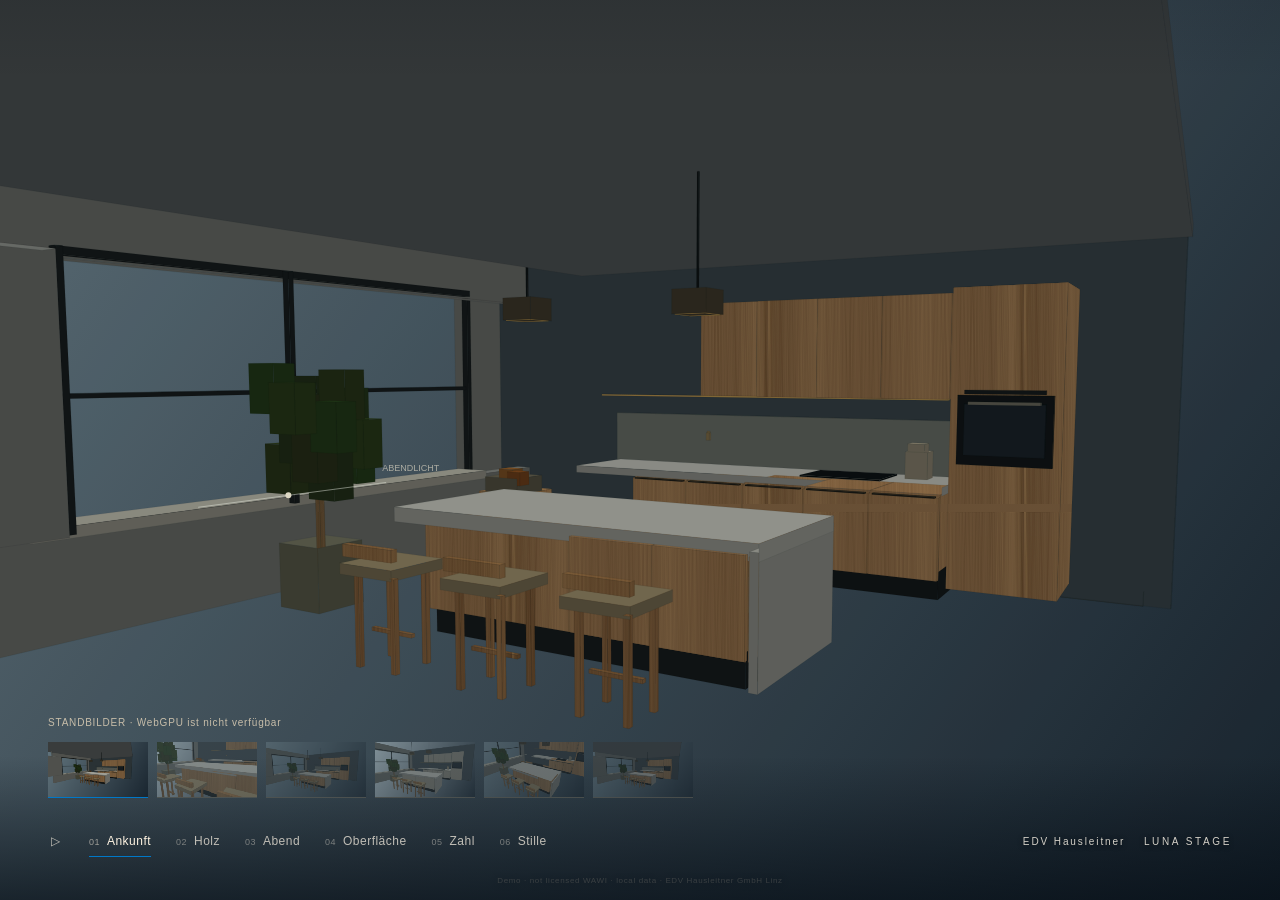
==== Luna-Stage.html @ 9b986ef3 "Build dependency-free LUNA STAGE kitchen and native WebGPU capture suite" ====
<!doctype html>
<html lang="de-AT">
<head>
<meta charset="utf-8"><meta name="viewport" content="width=device-width,initial-scale=1,viewport-fit=cover">
<meta name="theme-color" content="#101b25"><meta name="description" content="LUNA STAGE — Ihre Küche. Ihr Licht. Ein räumliches Verkaufserlebnis von EDV Hausleitner.">
<title>LUNA STAGE · Familie Berger</title>
<link rel="icon" href="data:image/svg+xml,%3Csvg xmlns='http://www.w3.org/2000/svg' viewBox='0 0 48 48'%3E%3Crect width='48' height='48' fill='%23101b25'/%3E%3Cpath d='M13 10v28h24' fill='none' stroke='%23e8d6b8' stroke-width='2'/%3E%3C/svg%3E">
<style>
:root{color-scheme:dark;--accent:#0078c8;--ink:#101b25;--chalk:#e9e1d3;--muted:#b7b2a8;--font:'Segoe UI',Helvetica,Arial,sans-serif}*{box-sizing:border-box}html,body{margin:0;width:100%;height:100%;overflow:hidden;background:var(--ink);color:var(--chalk);font-family:var(--font)}#room,#still,#inscriptions{position:absolute;inset:0;width:100%;height:100%;display:block}#room{opacity:0;transition:opacity .6s}body.gpu #room{opacity:1}body.gpu #still{visibility:hidden}#inscriptions{pointer-events:none}#room,#still{touch-action:none;cursor:grab}#room:active,#still:active{cursor:grabbing}button{font:inherit;color:inherit;border:0;background:none;cursor:pointer}button:focus-visible{outline:1px solid #65b6e8;outline-offset:6px}#rail{position:absolute;bottom:38px;left:48px;right:48px;height:42px;display:flex;align-items:center;justify-content:space-between;gap:28px;text-shadow:0 1px 5px #081018;z-index:4}#chapters{display:flex;align-items:center;gap:25px;height:42px}#chapters button{padding:9px 0;position:relative;font-size:12px;font-weight:400;letter-spacing:.04em;color:#c1beb6;white-space:nowrap;transition:color .4s,opacity .6s}#chapters button:hover,#chapters button[aria-current=true]{color:#fff4e2}#chapters button small{margin-right:7px;font-size:9px;opacity:.55;font-variant-numeric:tabular-nums}#chapters button::after{content:'';position:absolute;left:0;bottom:0;height:1px;width:100%;background:var(--accent);opacity:0;transform:scaleX(0);transform-origin:left;transition:opacity .4s}#chapters button[aria-current=true]::after{opacity:1;transform:scaleX(var(--progress,1))}#play{width:16px;margin-right:0}#brand{font-size:10px;letter-spacing:.19em;white-space:nowrap;font-weight:400;color:#d4d0c7}#brand strong{font-weight:500;letter-spacing:.26em;margin-left:14px}footer{position:absolute;bottom:15px;left:20px;right:20px;text-align:center;font-size:8px;letter-spacing:.08em;color:#c1b9ab;opacity:.58;pointer-events:none;text-shadow:0 1px 6px #101b25;transition:opacity .6s}body.stille #chapters,body.stille footer{opacity:0;pointer-events:none}body.stille #rail:hover #chapters,body.stille #chapters:focus-within{opacity:1;pointer-events:auto}#filmstrip{display:none;position:absolute;left:48px;bottom:102px;gap:9px;z-index:3}body.fallback #filmstrip{display:flex}#filmstrip button{width:100px;padding:0;opacity:.55;transition:opacity .3s}#filmstrip button:hover,#filmstrip button[aria-current=true]{opacity:1}#filmstrip canvas{display:block;width:100%;height:56px;border-bottom:1px solid #646257}#filmstrip button[aria-current=true] canvas{border-color:var(--accent)}#fallback-note{display:none;position:absolute;left:48px;bottom:172px;font-size:10px;color:#c7bda9;letter-spacing:.08em}body.fallback #fallback-note{display:block}body.stille #fallback-note,body.stille #filmstrip{display:none}.sr{position:absolute;width:1px;height:1px;overflow:hidden;clip-path:inset(50%);white-space:nowrap}#sun{appearance:none;position:absolute;z-index:3;background:transparent;transform-origin:0 50%;height:22px;width:150px;margin:0;opacity:.01;cursor:ew-resize}#sun:focus-visible{opacity:.9;outline:1px solid #79b8dc}#sun::-webkit-slider-runnable-track{height:1px;background:#a6b5bd}#sun::-webkit-slider-thumb{appearance:none;width:10px;height:10px;margin-top:-5px;border:1px solid #efeadb;border-radius:50%;background:#101b25}body.stille #sun,body.fallback #sun{display:none}#hint{position:absolute;bottom:94px;left:48px;font-size:10px;letter-spacing:.07em;opacity:0;transition:opacity .5s;pointer-events:none;color:#ded7ca;text-shadow:0 1px 5px #000}#hint.visible{opacity:.75}#vignette{position:absolute;inset:0;pointer-events:none;background:linear-gradient(0deg,rgba(5,13,21,.68),transparent 16%,transparent 91%,rgba(5,13,21,.1));z-index:2}body.stille #hint{display:none}@media(max-width:850px){#rail{left:18px;right:18px;bottom:36px;gap:12px;align-items:flex-end;height:64px;flex-wrap:wrap}#chapters{gap:15px;order:2;width:100%;justify-content:space-between;height:28px}#chapters button{font-size:10px}#chapters small{display:none}#brand{font-size:9px}footer{font-size:6px;bottom:9px}#hint{left:18px;bottom:112px}#filmstrip{left:18px;right:18px;bottom:114px;gap:5px}#filmstrip button{width:16%}#fallback-note{left:18px;bottom:184px}}@media(prefers-reduced-motion:reduce){*{transition:none!important}}
</style>
</head>
<body>
<canvas id="still" aria-hidden="true"></canvas>
<canvas id="room" role="img" aria-label="Begehbare Küche der Familie Berger, 3 600 mm Eiche natur. Berühren Sie eine Front zum Materialwechsel, die Arbeitsplatte für den Preis. Ziehen Sie zum Umsehen."></canvas>
<canvas id="inscriptions" aria-hidden="true"></canvas><div id="vignette"></div>
<label class="sr" for="sun">Tageslicht am Fenster: Morgen bis Abend</label><input id="sun" type="range" min="0" max="100" step="1" value="76" aria-label="Tageslicht am Fenster: Morgen bis Abend">
<div id="fallback-note">STANDBILDER · WebGPU ist nicht verfügbar</div><div id="filmstrip" aria-label="Kapitelfilm als Standbilder"></div>
<div id="hint" aria-hidden="true"></div>
<nav id="rail" aria-label="Küchenfilm, sechs Kapitel"><div id="chapters"><button id="play" aria-label="Film pausieren" title="Leertaste: Film abspielen oder pausieren">Ⅱ</button></div><div id="brand">EDV Hausleitner <strong>LUNA STAGE</strong></div></nav>
<footer>Demo · not licensed WAWI · local data · EDV Hausleitner GmbH Linz</footer>
<div class="sr" id="announcement" role="status" aria-live="polite"></div>
<script>
'use strict';
/* LUNA STAGE 1.0 — original, dependency-free room renderer. Internal dimensions: metres; displayed dimensions: mm. */
const $=id=>document.getElementById(id), clamp=(v,a=0,b=1)=>Math.max(a,Math.min(b,v)),mix=(a,b,t)=>a+(b-a)*t,smooth=t=>t*t*(3-2*t);
const V={add:(a,b)=>a.map((v,i)=>v+b[i]),sub:(a,b)=>a.map((v,i)=>v-b[i]),mul:(a,s)=>a.map(v=>v*s),dot:(a,b)=>a.reduce((s,v,i)=>s+v*b[i],0),cross:(a,b)=>[a[1]*b[2]-a[2]*b[1],a[2]*b[0]-a[0]*b[2],a[0]*b[1]-a[1]*b[0]],norm:a=>{let l=Math.hypot(...a)||1;return a.map(v=>v/l)},lerp:(a,b,t)=>a.map((v,i)=>mix(v,b[i],t))};
const Luna=window.Luna={theme:{accent:'#0078C8',navy:'#101b25',oak:'#a47d4f',chalk:'#e9e1d3'},gpu:{ready:false,backend:'Canvas2D',errors:[],frames:0,invalidate:()=>{}},cam:{},scene:{},hud:{},store:{key:'luna.stage.v1'}};
Luna.store.read=()=>{try{const o=JSON.parse(localStorage.getItem(Luna.store.key)||'null');return o&&o.version===1?{material:o.material===1?1:0,sun:Number.isFinite(o.sun)?clamp(o.sun):.76,price:o.price===true}:null}catch{return null}};
Luna.store.write=()=>{try{localStorage.setItem(Luna.store.key,JSON.stringify({version:1,material:Luna.scene.material,sun:Luna.scene.sun,price:Luna.scene.price}));return true}catch{return false}};
const saved=Luna.store.read();Object.assign(Luna.scene,{family:'Berger',runMM:3600,priceEUR:18740,vat:20,week:38,material:saved?.material||0,sun:saved?.sun??.76,price:saved?.price||false,ceo:false,objects:[]});
/* Primitive ABI: centre.xyz/type, half-extents.xyz/material, albedo.xyz/shadow. 0 box, 1 ellipsoid, 2 Y-cylinder. */
const O=Luna.scene.objects;function box(c,s,m=1,col=[1,1,1],shadow=1){O.push({c,s,m,col,type:0,shadow});return O.length-1}function ell(c,s,m,col){O.push({c,s,m,col,type:1,shadow:1})}function cyl(c,r,h,m,col=[1,1,1]){O.push({c,s:[r,h/2,r],m,col,type:2,shadow:1})}
// Materials: plaster 1, oak/variant 2, stone 3, charcoal 4, metal 5, emission 6, ceramic 7, fixed oak 8, city 9, fabric 10.
box([0,-.07,.7],[4.5,.07,5.2],8,[.72,.68,.57],0);
box([0,1.65,-2.86],[3.5,1.65,.07],1,[.28,.33,.35],0);
box([0,3.27,.0],[3.5,.06,4.5],1,[.38,.40,.40],0);
// Window wall, open light aperture. No transparent box covering the view.
box([-3.33,.40,.1],[.09,.40,3.1],1,[.52,.53,.50],0);box([-3.33,3.01,.1],[.09,.28,3.1],1,[.52,.53,.50],0);
box([-3.33,1.77,-2.5],[.09,1.02,.58],1,[.52,.53,.5],0);box([-3.33,1.77,3.1],[.09,1.02,.76],1,[.52,.53,.5],0);
box([-3.24,.82,.36],[.20,.042,2.33],3,[.70,.69,.63]);
for(const z of [-1.92,.39,2.33])box([-3.25,1.79,z],[.036,1.02,.026],4,[.12,.14,.14]);
for(const y of [.83,2.78])box([-3.25,y,.21],[.038,.03,2.15],4,[.12,.14,.14]);
box([-3.26,1.76,.22],[.028,.018,2.1],4,[.12,.14,.14]);
// Six 600 mm modules, the authoritative 3600 mm run.
box([0,.13,-2.39],[1.80,.12,.31],4,[.10,.12,.12]);
for(let i=0;i<6;i++){let x=-1.5+i*.6;box([x,.54,-2.44],[.298,.365,.36],2);box([x,.53,-2.058],[.296,.354,.022],2);box([x,.884,-2.046],[.266,.006,.026],4,[.16,.15,.12]);}
box([0,.944,-2.395],[1.837,.035,.425],3,[.70,.70,.66]);
box([0,1.24,-2.754],[1.83,.255,.017],3,[.52,.54,.50]);
// Upper cabinetry floats over the lit backsplash.
for(let i=0;i<6;i++)box([-1.5+i*.6,2.15,-2.56],[.296,.45,.225],2);
box([0,1.696,-2.38],[1.78,.006,.02],6,[1,.68,.31]);
// Oven tower and a recessed open niche.
box([2.30,1.37,-2.43],[.43,1.25,.38],2);box([2.30,1.46,-2.032],[.366,.285,.019],4,[.085,.105,.115]);
box([2.30,1.465,-2.009],[.309,.21,.006],5,[.13,.17,.20]);box([2.30,1.68,-1.99],[.275,.012,.021],5,[.52,.51,.44]);
box([2.30,1.77,-2.006],[.31,.016,.009],4,[.11,.13,.13]);
// Fridge tower on the left, visually integrated with the oak run.
box([-2.28,1.36,-2.46],[.43,1.24,.37],2);box([-2.28,.71,-2.072],[.421,.56,.022],2);box([-2.28,1.96,-2.072],[.421,.679,.022],2);
// Island, warm oak below a pale monolithic stone slab.
box([.12,.13,.42],[1.25,.115,.43],4,[.11,.13,.13]);box([.12,.515,.42],[1.28,.32,.465],2);
for(let i=0;i<4;i++)box([-.84+i*.64,.53,.91],[.316,.322,.016],2);
box([.12,.906,.46],[1.43,.053,.62],3,[.73,.73,.69]);
// Slab waterfall on the visible right end.
box([1.521,.495,.46],[.029,.412,.62],3,[.69,.69,.65]);
// Sink inset: dark bowl, thin rim, four sloped-looking inset strips.
box([-.55,.984,-2.40],[.33,.008,.21],5,[.24,.29,.29]);box([-.55,.995,-2.39],[.292,.009,.17],4,[.05,.08,.08]);
// Brushed brass tap, spout and a small mixer.
cyl([-.53,1.16,-2.68],.016,.36,5,[.63,.53,.34]);box([-.53,1.335,-2.53],[.017,.017,.15],5,[.64,.54,.35]);cyl([-.53,1.299,-2.375],.017,.073,5,[.64,.54,.35]);cyl([-.30,1.023,-2.67],.023,.085,5,[.62,.53,.35]);
// Black induction hob with four circles visible in the stone material shader.
box([.89,.988,-2.42],[.37,.007,.27],4,[.045,.06,.062]);
// Quiet countertop composition, leaving the island inscription area clear.
cyl([-.93,.987,.16],.20,.045,8,[.7,.5,.3]);ell([-.94,1.054,.17],[.156,.067,.156],7,[.41,.39,.31]);
ell([-.98,1.112,.155],[.067,.063,.063],7,[.62,.39,.16]);ell([-.88,1.108,.19],[.060,.052,.058],7,[.55,.31,.12]);
cyl([1.51,1.11,-2.49],.097,.24,7,[.66,.62,.52]);cyl([1.50,1.259,-2.49],.074,.08,7,[.66,.62,.52]);
// Cookbooks and a ceramic cup on rear worktop.
box([-1.45,1.004,-2.5],[.145,.017,.12],1,[.60,.48,.32]);box([-1.43,1.035,-2.5],[.135,.014,.11],1,[.24,.33,.30]);cyl([-1.47,1.11,-2.5],.055,.12,7,[.72,.70,.62]);
// Pendant cylinders, warm apertures, hairline suspensions.
for(const x of [-.62,.79]){cyl([x,2.83,.39],.006,.80,4,[.08,.10,.1]);cyl([x,2.39,.39],.126,.16,5,[.31,.27,.20]);cyl([x,2.308,.39],.111,.005,6,[1,.76,.40]);}
// Three stools: slim legs, oak foot ring approximated by crossbars and woven seats.
for(const x of [-.85,.02,.9]){for(const dx of [-.16,.16])for(const dz of [-.14,.14])box([x+dx,.31,1.56+dz],[.019,.31,.019],8,[.46,.30,.15]);box([x,.22,1.56],[.18,.012,.016],8,[.46,.30,.15]);cyl([x,.66,1.56],.23,.07,10,[.57,.51,.38]);box([x,.78,1.75],[.218,.04,.025],8,[.55,.38,.20]);}
// Leafy olive tree by the window, modelled geometry rather than an image.
cyl([-2.55,.27,.70],.23,.53,7,[.42,.42,.34]);cyl([-2.55,1.00,.70],.024,1.36,8,[.32,.23,.12]);
for(let i=0;i<15;i++){const a=i*2.4,r=.14+(i%3)*.10,y=1.1+i*.05;ell([-2.55+Math.cos(a)*r,y,.70+Math.sin(a)*r],[.15,.20,.10],7,[.17+(i%2)*.03,.23+(i%3)*.025,.11]);}
// Small skirting line makes the wall contact explicit.
box([0,.062,-2.766],[3.30,.06,.012],1,[.25,.28,.28]);
Luna.scene.bounds=()=>({runMM:3600,modules:6,moduleMM:600,objects:O.length});
Luna.cam.chapters=[
{name:'Ankunft',eye:[3.7,1.92,5.95],to:[-.25,1.30,-.60],end:[3.05,1.80,4.85],sun:.52,fov:51},
{name:'Holz',eye:[1.00,1.26,2.48],to:[-.46,.72,.25],end:[.62,1.17,2.02],sun:.06,fov:45},
{name:'Abend',eye:[3.12,1.94,4.8],to:[-.23,1.27,-.48],end:[2.88,1.87,4.5],sun:.94,fov:51},
{name:'Oberfläche',eye:[2.50,1.74,3.80],to:[.0,1.10,-.48],end:[2.16,1.73,3.63],sun:.30,fov:51},
{name:'Zahl',eye:[2.32,2.65,3.5],to:[.12,.91,.38],end:[2.03,2.45,3.21],sun:.72,fov:43},
{name:'Stille',eye:[3.4,2.03,5.48],to:[-.30,1.32,-.52],end:[3.4,2.03,5.48],sun:.84,fov:53}
];
Object.assign(Luna.cam,{chapter:0,time:0,duration:48,playing:!matchMedia('(prefers-reduced-motion: reduce)').matches,eye:[3.7,1.92,5.95],to:[-.25,1.30,-.60],fov:51,manual:false,transition:null});
const params=new URLSearchParams(location.search),forcedFallback=params.get('backend')==='canvas2d';
const cs=Luna.cam.chapters;
for(let i=0;i<6;i++){const b=document.createElement('button');b.innerHTML='<small>0'+(i+1)+'</small>'+cs[i].name;b.dataset.chapter=i;b.setAttribute('aria-label','Kapitel '+(i+1)+': '+cs[i].name);b.onclick=()=>Luna.cam.goto(i);$('chapters').append(b);const fb=document.createElement('button');fb.setAttribute('aria-label','Standbild '+cs[i].name);fb.innerHTML='<canvas width="240" height="135"></canvas>';fb.onclick=()=>Luna.cam.goto(i,false);$('filmstrip').append(fb)}
const controls=[...document.querySelectorAll('[data-chapter]')];
Luna.hud.announce=t=>{$('announcement').textContent=t};let hintTimer;
Luna.hud.hint=t=>{$('hint').textContent=t;$('hint').classList.add('visible');clearTimeout(hintTimer);hintTimer=setTimeout(()=>$('hint').classList.remove('visible'),3600)};
Luna.cam.apply=(i,phase=0)=>{const c=cs[i];Luna.cam.eye=V.lerp(c.eye,c.end,smooth(clamp(phase)));Luna.cam.to=[...c.to];Luna.cam.fov=c.fov;Luna.scene.sun=c.sun;Luna.scene.price=i===4;Luna.scene.material=i===3&&phase>.20&&phase<.84?1:0};
Luna.cam.goto=(i,animate=true)=>{i=clamp(Math.floor(i),0,5);let old={eye:[...Luna.cam.eye],to:[...Luna.cam.to],fov:Luna.cam.fov,sun:Luna.scene.sun};Luna.cam.chapter=i;Luna.cam.time=i*8;Luna.cam.manual=false;Luna.cam.playing=false;Luna.cam.apply(i,i===3?.50:.20);if(animate&&Luna.gpu.ready&&!matchMedia('(prefers-reduced-motion: reduce)').matches)Luna.cam.transition={old,start:performance.now()};else Luna.cam.transition=null;Luna.hud.sync();Luna.gpu.invalidate();Luna.hud.announce(cs[i].name)};
Luna.cam.seek=(seconds)=>{Luna.cam.time=clamp(seconds,0,48);let i=Math.min(5,Math.floor(Luna.cam.time/8));Luna.cam.chapter=i;Luna.cam.playing=false;Luna.cam.manual=false;Luna.cam.transition=null;Luna.cam.apply(i,(Luna.cam.time-i*8)/8);Luna.hud.sync();Luna.gpu.invalidate()};
Luna.hud.sync=()=>{const i=Luna.cam.chapter;document.body.classList.toggle('stille',i===5&&!Luna.scene.ceo);controls.forEach((b,j)=>{b.setAttribute('aria-current',String(j===i));b.style.setProperty('--progress',Luna.cam.playing?clamp((Luna.cam.time-i*8)/8):1)});[...$('filmstrip').children].forEach((b,j)=>b.setAttribute('aria-current',String(i===j)));$('play').textContent=Luna.cam.playing?'Ⅱ':'▷';$('play').setAttribute('aria-label',Luna.cam.playing?'Film pausieren':'Film abspielen');$('sun').value=Math.round(Luna.scene.sun*100)};
Luna.cam.toggle=()=>{if(Luna.cam.time>=47.9){Luna.cam.time=0;Luna.cam.chapter=0}Luna.cam.manual=false;Luna.cam.playing=!Luna.cam.playing;Luna.hud.sync();Luna.gpu.invalidate()};$('play').onclick=Luna.cam.toggle;
Luna.cam.basis=()=>{const f=V.norm(V.sub(Luna.cam.to,Luna.cam.eye)),r=V.norm(V.cross(f,[0,1,0])),u=V.cross(r,f);return {f,r,u,tan:Math.tan(Luna.cam.fov*Math.PI/360)}};
Luna.cam.project=(p,w=innerWidth,h=innerHeight)=>{const b=Luna.cam.basis(),d=V.sub(p,Luna.cam.eye),z=V.dot(d,b.f);return {x:w/2+V.dot(d,b.r)/z/b.tan*h/2,y:h/2-V.dot(d,b.u)/z/b.tan*h/2,z}};
Luna.cam.ray=(x,y)=>{const b=Luna.cam.basis();return V.norm(V.add(b.f,V.add(V.mul(b.r,(x/innerWidth*2-1)*(innerWidth/innerHeight)*b.tan),V.mul(b.u,(1-y/innerHeight*2)*b.tan))))};
function hitBox(ro,rd,o){let lo=-Infinity,hi=Infinity;for(let j=0;j<3;j++){if(Math.abs(rd[j])<1e-8){if(Math.abs(ro[j]-o.c[j])>o.s[j])return Infinity;continue}let a=(o.c[j]-o.s[j]-ro[j])/rd[j],b=(o.c[j]+o.s[j]-ro[j])/rd[j];lo=Math.max(lo,Math.min(a,b));hi=Math.min(hi,Math.max(a,b))}return hi>=Math.max(lo,0)?(lo>.001?lo:hi):Infinity}
Luna.scene.pick=(x,y)=>{const ro=Luna.cam.eye,rd=Luna.cam.ray(x,y);let t=Infinity,id=-1;O.forEach((o,i)=>{const d=hitBox(ro,rd,o);if(d<t){t=d;id=i}});return {id,t,point:V.add(ro,V.mul(rd,t)),object:O[id]}};
Luna.scene.cycle=()=>{Luna.cam.playing=false;Luna.cam.manual=true;Luna.scene.material=1-Luna.scene.material;Luna.store.write();Luna.hud.announce(Luna.scene.material?'Sandlack, seidenmatt':'Eiche natur');Luna.hud.sync();Luna.gpu.invalidate()};
Luna.scene.togglePrice=()=>{Luna.cam.playing=false;Luna.cam.manual=true;Luna.scene.price=!Luna.scene.price;Luna.hud.sync();Luna.store.write();Luna.gpu.invalidate();Luna.hud.announce(Luna.scene.price?'18.740 Euro inklusive 20 Prozent Umsatzsteuer. Montage Kalenderwoche 38.':'Preis ausgeblendet')};
/* Canvas2D fallback: a static architectural projection from exactly the same geometry. No fake GPU claim. */
let woodPattern=null;function makeWood(){let c=document.createElement('canvas');c.width=256;c.height=512;let g=c.getContext('2d');g.fillStyle='#9b7a54';g.fillRect(0,0,256,512);for(let i=0;i<540;i++){let x=(Math.sin(i*721.37)*.5+.5)*256;g.strokeStyle=i%3?'rgba(56,32,12,.14)':'rgba(228,190,129,.18)';g.lineWidth=i%5===0?1.4:.45;g.beginPath();g.moveTo(x,0);for(let y=0;y<=512;y+=24)g.lineTo(x+Math.sin(y/75+i)*2.2,y);g.stroke()}woodPattern=c;return c}
makeWood();
Luna.gpu.drawStill=(canvas,chapter=Luna.cam.chapter,thumb=false)=>{const g=canvas.getContext('2d'),w=canvas.width,h=canvas.height,old={eye:Luna.cam.eye,to:Luna.cam.to,fov:Luna.cam.fov};if(thumb){Luna.cam.eye=cs[chapter].eye;Luna.cam.to=cs[chapter].to;Luna.cam.fov=cs[chapter].fov}const evening=cs[chapter].sun,m=chapter===3?1:Luna.scene.material;let bg=g.createLinearGradient(0,0,w,h);bg.addColorStop(0,evening>.5?'#647780':'#bacad0');bg.addColorStop(1,'#1a2630');g.fillStyle=bg;g.fillRect(0,0,w,h);const faces=[];for(const o of O){let s=o.s,c=o.c;const vertices=[[-1,-1,-1],[1,-1,-1],[1,1,-1],[-1,1,-1],[-1,-1,1],[1,-1,1],[1,1,1],[-1,1,1]].map(p=>V.add(c,p.map((v,j)=>v*s[j])));for(const [ids,n] of [[[4,5,6,7],[0,0,1]],[[1,0,3,2],[0,0,-1]],[[0,4,7,3],[-1,0,0]],[[5,1,2,6],[1,0,0]],[[7,6,2,3],[0,1,0]],[[0,1,5,4],[0,-1,0]]]){const p=ids.map(i=>Luna.cam.project(vertices[i],w,h));if(p.some(v=>v.z<.1))continue;if(V.dot(n,V.sub(Luna.cam.eye,c))<0)continue;faces.push({p,d:p.reduce((s,v)=>s+v.z,0)/4,o,n})}}faces.sort((a,b)=>b.d-a.d);for(const f of faces){const {o,n,p}=f;let col=o.col,wood=o.m===8||(o.m===2&&!m);if(o.m===2)col=m?[.72,.70,.63]:[.62,.45,.28];if(o.m===3)col=o.col;if(o.m===6)col=[1,.78,.40];let k=(n[1]>.5?1:n[0]<-.5?.88:.69)*(1-evening*.27);g.beginPath();p.forEach((v,i)=>i?g.lineTo(v.x,v.y):g.moveTo(v.x,v.y));g.closePath();g.fillStyle='rgb('+col.map(v=>Math.round(clamp(v*k)*255)).join(',')+')';g.fill();if(wood){g.save();g.clip();g.globalAlpha=.36;g.fillStyle=g.createPattern(woodPattern,'repeat');g.fillRect(0,0,w,h);g.restore()}g.strokeStyle='rgba(9,17,21,.15)';g.lineWidth=.45;g.stroke()}if(!thumb){g.fillStyle='rgba(7,15,24,.10)';g.fillRect(0,0,w,h)}Luna.cam.eye=old.eye;Luna.cam.to=old.to;Luna.cam.fov=old.fov};
function sizeStill(){let c=$('still');c.width=Math.min(1920,innerWidth*devicePixelRatio);c.height=Math.min(1080,innerHeight*devicePixelRatio);Luna.gpu.drawStill(c)}
Luna.cam.apply(0);if(params.has('chapter'))Luna.cam.goto(clamp(Number(params.get('chapter'))-1,0,5),false);if(params.has('paused'))Luna.cam.playing=false;if(forcedFallback)Luna.cam.playing=false;
sizeStill();Luna.gpu.firstImageMS=performance.now();requestAnimationFrame(()=>{Luna.gpu.firstPaintMS=performance.now()});
/* A glyph texture is sampled in world coordinates by WGSL, so inscriptions receive room lighting and perspective. */
const atlas=document.createElement('canvas');atlas.width=2048;atlas.height=1024;const ag=atlas.getContext('2d');
function drawAtlas(){ag.clearRect(0,0,2048,1024);ag.fillStyle='#fff';ag.font='400 22px Segoe UI, Arial';ag.letterSpacing='5px';ag.fillText('F A M I L I E   B E R G E R',90,98);ag.font='300 158px Segoe UI, Arial';ag.fillText('18.740 €',80,278);ag.letterSpacing='0px';ag.font='400 34px Segoe UI, Arial';ag.fillText('inkl. 20 % USt · Montage KW38',90,357);ag.fillStyle='#999';ag.fillRect(90,401,1370,2);ag.font='400 24px Segoe UI, Arial';ag.fillText('E I N   R A U M .   I H R   Z U H A U S E .',90,456);ag.fillStyle='#fff';ag.font='300 66px Segoe UI, Arial';ag.fillText('31 %',90,686);ag.font='400 25px Segoe UI, Arial';ag.fillText('Marge · intern',90,734);ag.font='400 37px Segoe UI, Arial';ag.fillText('F A M I L I E   B E R G E R',80,881);ag.font='400 24px Segoe UI, Arial';ag.fillText('EICHE NATUR  /  3 600 mm',80,932)}drawAtlas();
const shader=`
struct Params {eye:vec4f, forward:vec4f, right:vec4f, up:vec4f, view:vec4f, state:vec4f};
struct Obj {centre:vec4f, size:vec4f, col:vec4f};
struct Hit {t:f32, id:i32, normal:vec3f};
@group(0) @binding(0) var<uniform> u:Params;
@group(0) @binding(1) var<storage,read> objects:array<Obj>;
@group(0) @binding(2) var lettering:texture_2d<f32>;
@group(0) @binding(3) var letterSampler:sampler;
@vertex fn vs(@builtin(vertex_index) i:u32)->@builtin(position) vec4f {var p=array<vec2f,3>(vec2f(-1,-1),vec2f(3,-1),vec2f(-1,3));return vec4f(p[i],0,1);}
fn hash(p:vec3f)->f32 {return fract(sin(dot(p,vec3f(127.1,311.7,74.7)))*43758.5453);}
fn noise(p:vec3f)->f32{let i=floor(p);let f=fract(p);let a=f*f*(3.-2.*f);return mix(mix(mix(hash(i),hash(i+vec3f(1,0,0)),a.x),mix(hash(i+vec3f(0,1,0)),hash(i+vec3f(1,1,0)),a.x),a.y),mix(mix(hash(i+vec3f(0,0,1)),hash(i+vec3f(1,0,1)),a.x),mix(hash(i+vec3f(0,1,1)),hash(i+vec3f(1,1,1)),a.x),a.y),a.z);}
fn intersect(ro:vec3f,rd:vec3f,o:Obj)->vec4f {let c=o.centre.xyz;let s=o.size.xyz;let p=ro-c;let kind=i32(o.centre.w);
if(kind==1){let q=p/s;let d=rd/s;let a=dot(d,d);let b=dot(q,d);let cc=dot(q,q)-1.;let dis=b*b-a*cc;if(dis<0.){return vec4f(1e5,0,0,0);}let t=(-b-sqrt(dis))/a;if(t<.0005){return vec4f(1e5,0,0,0);}return vec4f(t,normalize((p+rd*t)/(s*s)));}
if(kind==2){let a=dot(rd.xz,rd.xz);let b=dot(p.xz,rd.xz);let cc=dot(p.xz,p.xz)-s.x*s.x;let h=b*b-a*cc;var t=1e5;var n=vec3f(0,1,0);if(h>=0.&&a>.00001){let tt=(-b-sqrt(h))/a;let y=p.y+tt*rd.y;if(tt>.0005&&abs(y)<s.y){t=tt;n=normalize(vec3f(p.x+tt*rd.x,0,p.z+tt*rd.z));}}if(abs(rd.y)>.00001){let tt=(select(-s.y,s.y,rd.y<0.)-p.y)/rd.y;let q=p.xz+tt*rd.xz;if(tt>.0005&&tt<t&&dot(q,q)<s.x*s.x){t=tt;n=vec3f(0,select(-1.,1.,rd.y<0.),0);}}return vec4f(t,n);}
let inv=1./(rd+vec3f(.0000001));let a=(-s-p)*inv;let b=(s-p)*inv;let near=min(a,b);let far=max(a,b);let tn=max(max(near.x,near.y),near.z);let tf=min(min(far.x,far.y),far.z);if(tf<max(tn,.0005)){return vec4f(1e5,0,0,0);}var t=tn;if(t<.0005){t=tf;}let q=(p+rd*t)/s;var n=vec3f(0,0,sign(q.z));if(abs(q.x)>abs(q.z)&&abs(q.x)>abs(q.y)){n=vec3f(sign(q.x),0,0);}else if(abs(q.y)>abs(q.z)){n=vec3f(0,sign(q.y),0);}return vec4f(t,n);}
fn trace(ro:vec3f,rd:vec3f,limit:f32,shadows:bool)->Hit{var hit=Hit(limit,-1,vec3f(0));for(var i=0u;i<arrayLength(&objects);i++){let o=objects[i];if(shadows&&o.col.w<.5){continue;}let h=intersect(ro,rd,o);if(h.x<hit.t){hit=Hit(h.x,i32(i),h.yzw);}}return hit;}
fn sky(rd:vec3f)->vec3f{let day=u.view.z;let y=clamp(rd.y*.7+.43,0.,1.);var c=mix(mix(vec3f(.91,.79,.58),vec3f(.34,.57,.73),y),mix(vec3f(.27,.34,.43),vec3f(.035,.10,.19),y),day);if(rd.y<.07){let k=floor(atan2(rd.z,rd.x)*25.);let height=.025+hash(vec3f(k,2,3))*.11;let building=step(rd.y,height);c=mix(c,mix(vec3f(.30,.37,.39),vec3f(.048,.084,.12),day),building*.84);let wx=fract(atan2(rd.z,rd.x)*230.);let wy=fract(rd.y*390.);let lit=step(.81,hash(vec3f(floor(atan2(rd.z,rd.x)*230.),floor(rd.y*390.),7)));c+=vec3f(.69,.47,.22)*lit*step(.26,wx)*step(wx,.58)*step(.3,wy)*step(wy,.64)*building*day*.9;}return c;}
fn wood(p:vec3f,n:vec3f,mat:i32)->vec3f{var uv=vec2f(p.x,p.y);if(abs(n.x)>.5){uv=vec2f(p.z,p.y);}if(n.y>.5){uv=vec2f(p.x,p.z);if(mat==8){uv=vec2f(p.z,p.x);}}let board=floor(uv.x/.19);let offset=hash(vec3f(board,f32(mat),1));let x=uv.x*69.+offset*7.;let y=uv.y;let warp=noise(vec3f(uv.x*3.,y*.85,offset))*4.6+sin(y*2.1+offset*9.)*.6;let grain=sin((x+warp)*5.7)*.5+.5;let fine=pow(max(0.,sin((x+warp)*31.)),14.);let pore=noise(vec3f(uv.x*650.,y*14.,offset));let ring=pow(grain,9.);let knot=sin(length(vec2f((uv.x-(board*.19+.095))*45.,(y-.4-offset)*4.))*19.);var c=mix(vec3f(.27,.151,.066),vec3f(.59,.401,.203),.64+offset*.17);c*=.88+.14*grain-.10*ring-.09*fine+.075*pore+.028*knot;if(mat==8){c*=1.13;let seam=smoothstep(.0,.008,min(fract(uv.x/.19),1.-fract(uv.x/.19)));c*=.82+.18*seam;}return c;}
fn baseColor(p:vec3f,n:vec3f,id:i32)->vec3f {let o=objects[id];let m=i32(o.size.w);var c=o.col.xyz;if(m==2){c=mix(wood(p,n,m),vec3f(.65,.615,.532),u.view.w);}if(m==8){c=wood(p,n,m)*o.col.xyz*1.8;}if(m==1){c*=.94+.09*noise(p*19.)+.026*noise(p*170.);}if(m==3){let v=noise(p*3.6)+noise(p*11.)*.28;let veins=pow(abs(sin(p.x*3.+p.z*3.2+v*5.)),24.);c*=.87+.095*noise(p*95.)+.07*v-.068*veins;}if(m==10){let weave=sin(p.x*510.)*sin(p.z*510.);c*=.88+.10*weave;}return c;}
fn glyph(uv:vec2f)->f32{if(any(uv<vec2f(0))||any(uv>vec2f(1))){return 0.;}return textureSampleLevel(lettering,letterSampler,uv,0.).a;}
fn inscription(p:vec3f,n:vec3f,c:vec3f)->vec3f{var col=c;if(n.y>.9&&abs(p.y-.959)<.008&&p.x>-.76&&p.x<1.39&&p.z>-.0&&p.z<1.03){let uv=vec2f((p.x+.76)/2.15,(p.z+.005)/1.05*.77);var a=glyph(uv);if(uv.y<.52){a*=u.state.x;}else{a*=u.state.y;}let edge=glyph(uv+vec2f(.00065,.001))*select(u.state.x,u.state.y,uv.y>.52);col=mix(col,col*.17,a*.88);col+=vec3f(.18,.16,.12)*max(0.,edge-a);}
if(n.z>.9&&abs(p.z-.926)<.009&&abs(p.x)<1.23&&p.y>.32&&p.y<.77&&u.state.z<.5){let uv=vec2f((p.x+1.13)/2.8, .81+(.75-p.y)*.31);let a=glyph(uv);col=mix(col,col*.42,a*.55);}return col;}
fn visibility(p:vec3f,n:vec3f,l:vec3f,d:f32)->f32 {return select(0.,1.,trace(p+n*.002,l,d,true).id<0);}
fn lighting(p:vec3f,n:vec3f,rd:vec3f,id:i32)->vec3f{let o=objects[id];let m=i32(o.size.w);let day=u.view.z;var base=inscription(p,n,baseColor(p,n,id));if(m==6){return o.col.xyz*(1.+day*2.4);}let wallContact=1.-.23*exp(-max(0.,p.y)*5.);let amb=mix(vec3f(.38,.42,.44),vec3f(.10,.145,.205),day);let up=.66+.34*max(n.y,0.);var col=base*amb*up*wallContact;
// Large window: broad, directional diffuse light and geometrically tested contacts.
let window=vec3f(-3.15,2.15,.55);let wv=window-p;let wl=normalize(wv);let wn=max(dot(n,wl),0.);let wvis=visibility(p,n,wl,length(wv));let win=mix(vec3f(1.28,1.29,1.22),vec3f(.32,.46,.64),day);col+=base*win*wn*wvis*.70;
// The moving sun is admitted only through the physical window aperture.
let sl=normalize(vec3f(-1.,mix(.79,.21,day),mix(-.32,.20,day)));let t=(-3.28-p.x)/sl.x;let wp=p+sl*t;let aperture=select(0.,1.,wp.y>.86&&wp.y<2.76&&wp.z> -1.9&&wp.z<2.30);let sv=visibility(p,n,sl,15.);col+=base*vec3f(1.8,1.55,1.16)*max(dot(n,sl),0.)*sv*aperture*(1.-day)*1.65;
// Warm 2700 K pendant pools: shadow rays give contact shadows on the slab.
for(var j=0;j<2;j++){let lp=vec3f(select(-.62,.79,j==1),2.27,.39);let d=lp-p;let dist=length(d);let ld=d/dist;let nl=max(0.,dot(n,ld));let cone=pow(max(0.,ld.y),.30);let lv=visibility(p,n,ld,dist-.025);let power=mix(.16,1.25,day);col+=base*vec3f(1.,.67,.34)*nl*lv*cone*power/(.55+dist*dist*.44);let h=normalize(ld-rd);let spec=pow(max(0.,dot(n,h)),select(45.,145.,m==5));col+=vec3f(1.,.78,.48)*spec*lv*power*select(.03,.6,m==5||m==4);}
// Strip illumination, with vertical falloff and dark countertop contact.
if(p.z< -1.86&&abs(p.x)<1.88&&p.y<1.70&&p.y>.88){let ld=normalize(vec3f(0.,1.696-p.y,-2.35-p.z));let light=exp(-length(vec2f(p.y-1.69,p.z+2.38))*1.5);col+=base*vec3f(1.0,.65,.32)*light*(.24+day*.9)*max(.28,dot(n,ld));}
// Recess AO: analytically darken points close to other solid bounds. Distance-bounded and stable.
var ao=1.;if(m!=6){for(var i=0u;i<arrayLength(&objects);i++){if(i==u32(id)||objects[i].col.w<.5){continue;}let ob=objects[i];let q=abs(p+n*.03-ob.centre.xyz)-ob.size.xyz;let dd=length(max(q,vec3f(0.)));if(dd<.12){let align=max(.0,dot(n,normalize(ob.centre.xyz-p)));ao*=1.-exp(-dd*36.)*align*.23;}}}col*=max(.40,ao);
if(m==3||m==5||m==4){let rr=reflect(rd,n);let rh=trace(p+n*.004,rr,18.,false);var reflected=sky(rr);if(rh.id>=0){reflected=baseColor(p+n*.004+rr*rh.t,rh.normal,rh.id)*mix(vec3f(.4,.43,.44),vec3f(.20,.25,.30),day);if(i32(objects[rh.id].size.w)==6){reflected=objects[rh.id].col.xyz*1.9;}}let fres=pow(1.-max(0.,dot(n,-rd)),5.);let reflectivity=select(.055,.4,m==5);col=mix(col,reflected,clamp(reflectivity+fres*.38,0.,.70));}
// Induction marks are restrained rings, not UI controls.
if(m==4&&n.y>.8&&p.y>.99&&p.z< -2.14&&p.x>.5&&p.x<1.3){for(var j=0;j<4;j++){let cc=vec2f(.71+f32(j%2)*.36,-2.57+f32(j/2)*.29);let r=abs(length(p.xz-cc)-.10);col+=vec3f(.055)*exp(-r*900.);}}
return col;}
fn tonemap(x:vec3f)->vec3f {let a=x*(2.51*x+.03);let b=x*(2.43*x+.59)+.14;return pow(clamp(a/b,vec3f(0),vec3f(1)),vec3f(1./2.2));}
@fragment fn fs(@builtin(position) pixel:vec4f)->@location(0) vec4f {let uv=(pixel.xy/u.view.xy)*2.-1.;let rd=normalize(u.forward.xyz+u.right.xyz*uv.x*u.eye.w+u.up.xyz*(-uv.y)*u.forward.w);let hit=trace(u.eye.xyz,rd,80.,false);var col=sky(rd);if(hit.id>=0){let p=u.eye.xyz+rd*hit.t;col=lighting(p,hit.normal,rd,hit.id);col=mix(col,sky(rd)*.35,1.-exp(-hit.t*.0025));}col=tonemap(col*1.22);let vign=1.-.115*dot(uv,uv);col*=vign;col+=(hash(vec3f(pixel.xy,u.state.w))-.5)/450.;return vec4f(col,1.);}
`;
let device,context,pipeline,uniform,bindGroup,dirty=true,lastFrame=0,raf=0,settleAt=0;
Luna.gpu.invalidate=()=>{dirty=true;settleAt=performance.now();if(!Luna.gpu.ready){Luna.gpu.drawStill($('still'));Luna.hud.draw()}if(!raf)raf=requestAnimationFrame(tick)};
Luna.gpu.render=(width,height)=>{if(!Luna.gpu.ready)return;let c=$('room');if(width&&height){c.width=width;c.height=height}else{const moving=Luna.cam.playing||!!Luna.cam.transition||performance.now()-settleAt<130;let scale=moving?.68:Math.min(devicePixelRatio,1.25);const maxW=moving?1280:1920;const ratio=Math.min(scale,maxW/innerWidth);c.width=Math.max(1,Math.round(innerWidth*ratio));c.height=Math.max(1,Math.round(innerHeight*ratio))}let b=Luna.cam.basis(),s=Luna.scene;const values=new Float32Array([...Luna.cam.eye,b.tan*c.width/c.height,...b.f,b.tan,...b.r,0,...b.u,0,c.width,c.height,s.sun,s.material,s.price?1:0,s.ceo?1:0,Luna.cam.chapter===5?1:0,0]);device.queue.writeBuffer(uniform,0,values);const enc=device.createCommandEncoder(),pass=enc.beginRenderPass({colorAttachments:[{view:context.getCurrentTexture().createView(),clearValue:{r:.06,g:.1,b:.14,a:1},loadOp:'clear',storeOp:'store'}]});pass.setPipeline(pipeline);pass.setBindGroup(0,bindGroup);pass.draw(3);pass.end();device.queue.submit([enc.finish()]);Luna.gpu.frames++;};
Luna.gpu.init=async()=>{if(forcedFallback)throw new Error('Canvas2D explicitly selected');if(!navigator.gpu)throw new Error('WebGPU unavailable');const adapter=await navigator.gpu.requestAdapter({powerPreference:'high-performance'});if(!adapter)throw new Error('No WebGPU adapter');device=await adapter.requestDevice();Luna.gpu.adapter={vendor:adapter.info?.vendor,architecture:adapter.info?.architecture,device:adapter.info?.device,description:adapter.info?.description};device.addEventListener('uncapturederror',e=>{Luna.gpu.errors.push(e.error.message);console.error(e.error.message)});device.lost.then(info=>{Luna.gpu.errors.push(info.message);Luna.gpu.fallback('WebGPU-Verbindung unterbrochen')});context=$('room').getContext('webgpu');const format=navigator.gpu.getPreferredCanvasFormat();context.configure({device,format,alphaMode:'opaque'});const module=device.createShaderModule({code:shader});const info=await module.getCompilationInfo();const errs=info.messages.filter(m=>m.type==='error');if(errs.length)throw new Error(errs.map(e=>e.message+' at '+e.lineNum).join('\n'));pipeline=await device.createRenderPipelineAsync({layout:'auto',vertex:{module,entryPoint:'vs'},fragment:{module,entryPoint:'fs',targets:[{format}]},primitive:{topology:'triangle-list'}});uniform=device.createBuffer({size:96,usage:GPUBufferUsage.UNIFORM|GPUBufferUsage.COPY_DST});const data=new Float32Array(O.flatMap(o=>[...o.c,o.type,...o.s,o.m,...o.col,o.shadow]));const objects=device.createBuffer({size:data.byteLength,usage:GPUBufferUsage.STORAGE|GPUBufferUsage.COPY_DST});device.queue.writeBuffer(objects,0,data);const tex=device.createTexture({size:[2048,1024],format:'rgba8unorm',usage:GPUTextureUsage.TEXTURE_BINDING|GPUTextureUsage.COPY_DST|GPUTextureUsage.RENDER_ATTACHMENT});device.queue.copyExternalImageToTexture({source:atlas},{texture:tex},[2048,1024]);bindGroup=device.createBindGroup({layout:pipeline.getBindGroupLayout(0),entries:[{binding:0,resource:{buffer:uniform}},{binding:1,resource:{buffer:objects}},{binding:2,resource:tex.createView()},{binding:3,resource:device.createSampler({magFilter:'linear',minFilter:'linear'})}]});Luna.gpu.ready=true;Luna.gpu.backend='WebGPU';Luna.gpu.render();await device.queue.onSubmittedWorkDone();Luna.gpu.firstGPUMS=performance.now();document.body.classList.add('gpu');Luna.gpu.invalidate()};
Luna.gpu.fallback=reason=>{Luna.gpu.ready=false;Luna.gpu.backend='Canvas2D';Luna.gpu.reason=reason;Luna.cam.playing=false;document.body.classList.remove('gpu');document.body.classList.add('fallback');for(let i=0;i<6;i++)Luna.gpu.drawStill($('filmstrip').children[i].querySelector('canvas'),i,true);Luna.gpu.drawStill($('still'));Luna.hud.sync();Luna.hud.draw()};
Luna.hud.draw=()=>{const c=$('inscriptions'),w=innerWidth,h=innerHeight;c.width=Math.round(w*devicePixelRatio);c.height=Math.round(h*devicePixelRatio);const g=c.getContext('2d');g.scale(devicePixelRatio,devicePixelRatio);if(Luna.cam.chapter===5&&!Luna.scene.ceo){$('sun').style.display='none';return}const a=Luna.cam.project([-3.035,.878,-.50]),b=Luna.cam.project([-3.035,.878,1.47]);if(a.z>.1&&b.z>.1){g.strokeStyle='rgba(224,229,219,.58)';g.lineWidth=.85;g.beginPath();g.moveTo(a.x,a.y);g.lineTo(b.x,b.y);g.stroke();let p={x:mix(a.x,b.x,Luna.scene.sun),y:mix(a.y,b.y,Luna.scene.sun)};g.beginPath();g.arc(p.x,p.y,3,0,Math.PI*2);g.fillStyle='#ddd8c4';g.fill();g.font='9px Segoe UI, Arial';g.fillStyle='rgba(229,221,201,.65)';g.fillText(Luna.scene.sun<.45?'MORGENLICHT':'ABENDLICHT',a.x-4,a.y-11);let el=$('sun');el.style.display='';el.style.left=a.x+'px';el.style.top=(a.y-11)+'px';el.style.width=Math.hypot(b.x-a.x,b.y-a.y)+'px';el.style.transform='rotate('+Math.atan2(b.y-a.y,b.x-a.x)+'rad)'}else $('sun').style.display='none';
// Fallback inscriptions use a projective subdivision rather than a screen-space card.
if(!Luna.gpu.ready&&(Luna.scene.price||Luna.scene.ceo)){const src=atlas,rows=16,cols=24;for(let j=0;j<rows;j++)for(let i=0;i<cols;i++){const uy=j/rows*.77;if(uy<.52&&!Luna.scene.price||uy>=.52&&!Luna.scene.ceo)continue;const x=-.76+i/cols*2.15,z=j/rows*1.05;const p0=Luna.cam.project([x,.96,z]),p1=Luna.cam.project([x+2.15/cols,.96,z]),p2=Luna.cam.project([x,.96,z+1.05/rows]);if(p0.z<.1)continue;g.save();g.globalAlpha=.67;g.transform((p1.x-p0.x)/(2048/cols),(p1.y-p0.y)/(2048/cols),(p2.x-p0.x)/(1024*.77/rows),(p2.y-p0.y)/(1024*.77/rows),p0.x,p0.y);g.drawImage(src,i*2048/cols,j*1024*.77/rows,2048/cols,1024*.77/rows,0,0,2048/cols+.5,1024*.77/rows+.5);g.restore()}}};
$('sun').addEventListener('input',e=>{Luna.scene.sun=Number(e.target.value)/100;Luna.cam.playing=false;Luna.cam.manual=true;Luna.hud.sync();Luna.store.write();Luna.gpu.invalidate()});
let pointer=null;function pointerDown(e){if(e.button!==0)return;pointer={x:e.clientX,y:e.clientY,lastX:e.clientX,lastY:e.clientY,moved:false};e.currentTarget.setPointerCapture(e.pointerId)}function pointerMove(e){if(!pointer)return;let dx=e.clientX-pointer.lastX,dy=e.clientY-pointer.lastY;if(Math.hypot(e.clientX-pointer.x,e.clientY-pointer.y)>5)pointer.moved=true;if(pointer.moved&&Luna.gpu.ready){Luna.cam.playing=false;Luna.cam.manual=true;Luna.cam.transition=null;let v=V.sub(Luna.cam.eye,Luna.cam.to),r=Math.hypot(...v),theta=Math.atan2(v[0],v[2])-dx*.0045,phi=clamp(Math.acos(v[1]/r)+dy*.0035,.24,1.53);Luna.cam.eye=V.add(Luna.cam.to,[r*Math.sin(phi)*Math.sin(theta),r*Math.cos(phi),r*Math.sin(phi)*Math.cos(theta)]);Luna.hud.sync();Luna.gpu.invalidate()}pointer.lastX=e.clientX;pointer.lastY=e.clientY}
function pointerUp(e){if(!pointer)return;const moved=pointer.moved;pointer=null;if(moved)return;let hit=Luna.scene.pick(e.clientX,e.clientY);if(hit.object?.m===2)Luna.scene.cycle();else if(hit.object?.m===3)Luna.scene.togglePrice();else Luna.hud.hint('Berühren Sie eine Front oder die Arbeitsplatte. Ziehen Sie zum Umsehen.')}for(const el of [$('room'),$('still')]){el.addEventListener('pointerdown',pointerDown);el.addEventListener('pointermove',pointerMove);el.addEventListener('pointerup',pointerUp);el.addEventListener('pointercancel',()=>pointer=null);el.addEventListener('wheel',e=>{e.preventDefault();if(!Luna.gpu.ready)return;Luna.cam.playing=false;Luna.cam.manual=true;const d=V.sub(Luna.cam.eye,Luna.cam.to),r=Math.hypot(...d),nr=clamp(r*Math.exp(e.deltaY*.001),1.35,10);Luna.cam.eye=V.add(Luna.cam.to,V.mul(d,nr/r));Luna.hud.sync();Luna.gpu.invalidate()},{passive:false})}
Luna.hud.fullscreen=async()=>{try{if(document.fullscreenElement)await document.exitFullscreen();else await document.documentElement.requestFullscreen()}catch{Luna.hud.hint('Vollbild ist in diesem Browser nicht freigegeben.')}};
Luna.gpu.snapshot=async()=>{if(Luna.gpu.snapshotBusy)return;Luna.gpu.snapshotBusy=true;const old={eye:[...Luna.cam.eye],to:[...Luna.cam.to],fov:Luna.cam.fov,chapter:Luna.cam.chapter,time:Luna.cam.time,playing:Luna.cam.playing,manual:Luna.cam.manual,transition:Luna.cam.transition,scene:{sun:Luna.scene.sun,material:Luna.scene.material,price:Luna.scene.price,ceo:Luna.scene.ceo}};try{Luna.cam.goto(2,false);Luna.scene.price=false;Luna.scene.ceo=false;const out=document.createElement('canvas');out.width=1920;out.height=1080;const g=out.getContext('2d');if(Luna.gpu.ready){Luna.gpu.render(1920,1080);await device.queue.onSubmittedWorkDone();g.drawImage($('room'),0,0,1920,1080)}else Luna.gpu.drawStill(out,2);g.fillStyle='rgba(9,18,27,.30)';g.fillRect(0,1018,1920,62);g.font='400 14px Segoe UI, Arial';g.fillStyle='#ddd5c5';g.fillText('STAGE / Berger / Abend',44,1055);g.textAlign='right';g.font='400 12px Segoe UI, Arial';g.fillText('EDV Hausleitner · LUNA STAGE',1876,1055);const blob=await new Promise(resolve=>out.toBlob(resolve,'image/png'));if(!blob)throw Error('PNG export failed');Luna.gpu.lastSnapshot={width:1920,height:1080,type:blob.type,bytes:blob.size};const a=document.createElement('a');const url=URL.createObjectURL(blob);a.href=url;a.download='STAGE-Berger-Abend.png';a.click();setTimeout(()=>URL.revokeObjectURL(url),2000)}catch(e){Luna.hud.hint('Standbild konnte nicht gespeichert werden.');Luna.gpu.errors.push(String(e))}finally{Object.assign(Luna.cam,{eye:old.eye,to:old.to,fov:old.fov,chapter:old.chapter,time:old.time,playing:old.playing,manual:old.manual,transition:old.transition});Object.assign(Luna.scene,old.scene);Luna.gpu.snapshotBusy=false;Luna.hud.sync();Luna.gpu.invalidate()}};
addEventListener('keydown',e=>{if(e.target.tagName==='INPUT')return;if(e.ctrlKey||e.metaKey||e.altKey)return;const k=e.key.toLowerCase();if(k==='f'){e.preventDefault();Luna.hud.fullscreen()}else if(k==='c'){Luna.scene.ceo=!Luna.scene.ceo;Luna.hud.sync();Luna.gpu.invalidate()}else if(k==='s'){e.preventDefault();Luna.gpu.snapshot()}else if(k===' '){e.preventDefault();Luna.cam.toggle()}else if(k==='escape'){Luna.cam.goto(5)}else if(k==='arrowright'){e.preventDefault();Luna.cam.goto((Luna.cam.chapter+1)%6)}else if(k==='arrowleft'){e.preventDefault();Luna.cam.goto((Luna.cam.chapter+5)%6)}else if(/^[1-6]$/.test(k)){Luna.cam.goto(Number(k)-1)}else if(k==='m'){Luna.scene.cycle()}else if(k==='p'){Luna.scene.togglePrice()}});
addEventListener('resize',()=>{sizeStill();Luna.gpu.invalidate()});document.addEventListener('visibilitychange',()=>{lastFrame=performance.now();if(!document.hidden)Luna.gpu.invalidate()});
function tick(now){raf=0;let dt=lastFrame?Math.min((now-lastFrame)/1000,.10):0;lastFrame=now;if(document.hidden)return;if(Luna.gpu.snapshotBusy){raf=requestAnimationFrame(tick);return}let moving=false;if(Luna.cam.playing&&Luna.gpu.ready){Luna.cam.time=Math.min(48,Luna.cam.time+dt);Luna.cam.chapter=Math.min(5,Math.floor(Luna.cam.time/8));Luna.cam.apply(Luna.cam.chapter,(Luna.cam.time%8)/8);if(Luna.cam.time>=48){Luna.cam.playing=false;Luna.cam.apply(5,1)}moving=true;Luna.hud.sync()}if(Luna.cam.transition){let t=clamp((now-Luna.cam.transition.start)/1100),v=Luna.cam.transition.old,c=cs[Luna.cam.chapter];const target=V.lerp(c.eye,c.end,smooth(.2));Luna.cam.eye=V.lerp(v.eye,target,smooth(t));Luna.cam.to=V.lerp(v.to,c.to,smooth(t));Luna.cam.fov=mix(v.fov,c.fov,smooth(t));Luna.scene.sun=mix(v.sun,c.sun,smooth(t));moving=true;if(t===1)Luna.cam.transition=null}if(dirty||moving||now-settleAt<260){if(Luna.gpu.ready)Luna.gpu.render();else Luna.gpu.drawStill($('still'));Luna.hud.draw();dirty=false}if(moving||now-settleAt<300)raf=requestAnimationFrame(tick)}
Luna.hud.sync();Luna.hud.draw();Luna.gpu.init().catch(e=>{Luna.gpu.errors.push(String(e));console.warn('LUNA STAGE:',String(e));Luna.gpu.fallback(String(e))});
</script>
</body>
</html>
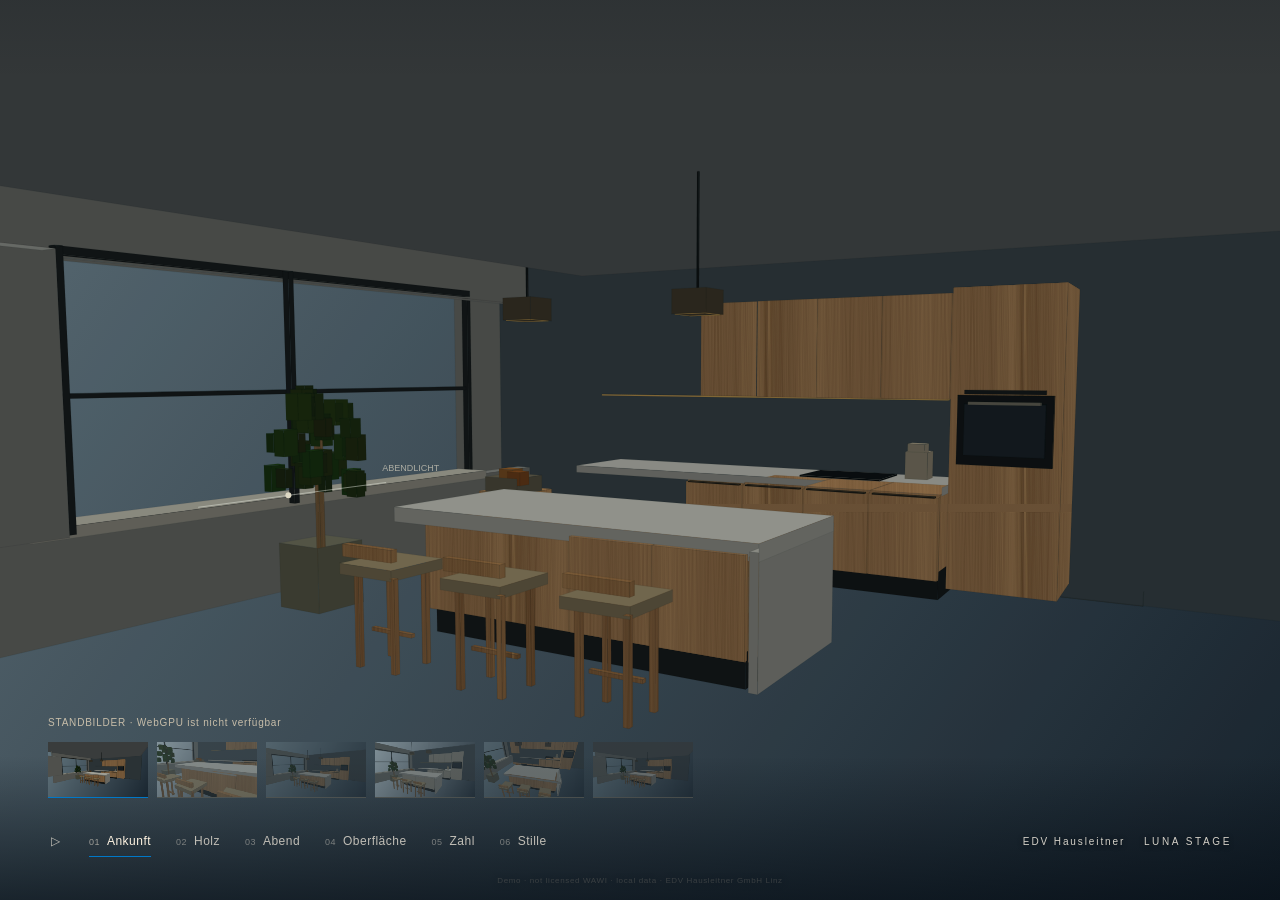
==== commit 821a7e52: "Refine area-light shadows, progressive antialiasing, engraved price and real GPU PNG readback" ====
--- a/Luna-Stage.html
+++ b/Luna-Stage.html
@@ -25,15 +25,16 @@
 const $=id=>document.getElementById(id), clamp=(v,a=0,b=1)=>Math.max(a,Math.min(b,v)),mix=(a,b,t)=>a+(b-a)*t,smooth=t=>t*t*(3-2*t);
 const V={add:(a,b)=>a.map((v,i)=>v+b[i]),sub:(a,b)=>a.map((v,i)=>v-b[i]),mul:(a,s)=>a.map(v=>v*s),dot:(a,b)=>a.reduce((s,v,i)=>s+v*b[i],0),cross:(a,b)=>[a[1]*b[2]-a[2]*b[1],a[2]*b[0]-a[0]*b[2],a[0]*b[1]-a[1]*b[0]],norm:a=>{let l=Math.hypot(...a)||1;return a.map(v=>v/l)},lerp:(a,b,t)=>a.map((v,i)=>mix(v,b[i],t))};
 const Luna=window.Luna={theme:{accent:'#0078C8',navy:'#101b25',oak:'#a47d4f',chalk:'#e9e1d3'},gpu:{ready:false,backend:'Canvas2D',errors:[],frames:0,invalidate:()=>{}},cam:{},scene:{},hud:{},store:{key:'luna.stage.v1'}};
-Luna.store.read=()=>{try{const o=JSON.parse(localStorage.getItem(Luna.store.key)||'null');return o&&o.version===1?{material:o.material===1?1:0,sun:Number.isFinite(o.sun)?clamp(o.sun):.76,price:o.price===true}:null}catch{return null}};
-Luna.store.write=()=>{try{localStorage.setItem(Luna.store.key,JSON.stringify({version:1,material:Luna.scene.material,sun:Luna.scene.sun,price:Luna.scene.price}));return true}catch{return false}};
+Luna.store.read=()=>{try{const o=JSON.parse(localStorage.getItem(Luna.store.key)||'null');return o&&o.version===1?{material:o.material===1?1:0,sun:Number.isFinite(o.sun)?clamp(o.sun):.76,price:o.price===true,chapter:Number.isInteger(o.chapter)?clamp(o.chapter,0,5):0}:null}catch{return null}};
+Luna.store.write=()=>{try{localStorage.setItem(Luna.store.key,JSON.stringify({version:1,material:Luna.scene.material,sun:Luna.scene.sun,price:Luna.scene.price,chapter:Luna.cam.chapter}));return true}catch{return false}};
 const saved=Luna.store.read();Object.assign(Luna.scene,{family:'Berger',runMM:3600,priceEUR:18740,vat:20,week:38,material:saved?.material||0,sun:saved?.sun??.76,price:saved?.price||false,ceo:false,objects:[]});
 /* Primitive ABI: centre.xyz/type, half-extents.xyz/material, albedo.xyz/shadow. 0 box, 1 ellipsoid, 2 Y-cylinder. */
 const O=Luna.scene.objects;function box(c,s,m=1,col=[1,1,1],shadow=1){O.push({c,s,m,col,type:0,shadow});return O.length-1}function ell(c,s,m,col){O.push({c,s,m,col,type:1,shadow:1})}function cyl(c,r,h,m,col=[1,1,1]){O.push({c,s:[r,h/2,r],m,col,type:2,shadow:1})}
 // Materials: plaster 1, oak/variant 2, stone 3, charcoal 4, metal 5, emission 6, ceramic 7, fixed oak 8, city 9, fabric 10.
 box([0,-.07,.7],[4.5,.07,5.2],8,[.72,.68,.57],0);
-box([0,1.65,-2.86],[3.5,1.65,.07],1,[.28,.33,.35],0);
-box([0,3.27,.0],[3.5,.06,4.5],1,[.38,.40,.40],0);
+box([.5,1.65,-2.86],[4.0,1.65,.07],1,[.28,.33,.35],0);
+box([.5,3.27,.0],[4.0,.06,4.5],1,[.38,.40,.40],0);
+box([4.48,1.65,1.5],[.06,1.65,4.35],1,[.26,.30,.32],0);
 // Window wall, open light aperture. No transparent box covering the view.
 box([-3.33,.40,.1],[.09,.40,3.1],1,[.52,.53,.50],0);box([-3.33,3.01,.1],[.09,.28,3.1],1,[.52,.53,.50],0);
 box([-3.33,1.77,-2.5],[.09,1.02,.58],1,[.52,.53,.5],0);box([-3.33,1.77,3.1],[.09,1.02,.76],1,[.52,.53,.5],0);
@@ -79,7 +80,7 @@
 for(const x of [-.85,.02,.9]){for(const dx of [-.16,.16])for(const dz of [-.14,.14])box([x+dx,.31,1.56+dz],[.019,.31,.019],8,[.46,.30,.15]);box([x,.22,1.56],[.18,.012,.016],8,[.46,.30,.15]);cyl([x,.66,1.56],.23,.07,10,[.57,.51,.38]);box([x,.78,1.75],[.218,.04,.025],8,[.55,.38,.20]);}
 // Leafy olive tree by the window, modelled geometry rather than an image.
 cyl([-2.55,.27,.70],.23,.53,7,[.42,.42,.34]);cyl([-2.55,1.00,.70],.024,1.36,8,[.32,.23,.12]);
-for(let i=0;i<15;i++){const a=i*2.4,r=.14+(i%3)*.10,y=1.1+i*.05;ell([-2.55+Math.cos(a)*r,y,.70+Math.sin(a)*r],[.15,.20,.10],7,[.17+(i%2)*.03,.23+(i%3)*.025,.11]);}
+for(let i=0;i<42;i++){const a=i*2.39996,r=.07+(i%7)*.047,y=1.03+(i%13)*.057;ell([-2.55+Math.cos(a)*r,y,.70+Math.sin(a)*r],[.043+(i%3)*.014,.075+(i%2)*.030,.033+(i%4)*.011],7,[.12+(i%3)*.02,.19+(i%4)*.022,.075]);}
 // Small skirting line makes the wall contact explicit.
 box([0,.062,-2.766],[3.30,.06,.012],1,[.25,.28,.28]);
 Luna.scene.bounds=()=>({runMM:3600,modules:6,moduleMM:600,objects:O.length});
@@ -88,7 +89,7 @@
 {name:'Holz',eye:[1.00,1.26,2.48],to:[-.46,.72,.25],end:[.62,1.17,2.02],sun:.06,fov:45},
 {name:'Abend',eye:[3.12,1.94,4.8],to:[-.23,1.27,-.48],end:[2.88,1.87,4.5],sun:.94,fov:51},
 {name:'Oberfläche',eye:[2.50,1.74,3.80],to:[.0,1.10,-.48],end:[2.16,1.73,3.63],sun:.30,fov:51},
-{name:'Zahl',eye:[2.32,2.65,3.5],to:[.12,.91,.38],end:[2.03,2.45,3.21],sun:.72,fov:43},
+{name:'Zahl',eye:[.94,2.70,3.47],to:[.12,.97,.25],end:[.70,2.58,3.25],sun:.79,fov:47},
 {name:'Stille',eye:[3.4,2.03,5.48],to:[-.30,1.32,-.52],end:[3.4,2.03,5.48],sun:.84,fov:53}
 ];
 Object.assign(Luna.cam,{chapter:0,time:0,duration:48,playing:!matchMedia('(prefers-reduced-motion: reduce)').matches,eye:[3.7,1.92,5.95],to:[-.25,1.30,-.60],fov:51,manual:false,transition:null});
@@ -115,11 +116,11 @@
 makeWood();
 Luna.gpu.drawStill=(canvas,chapter=Luna.cam.chapter,thumb=false)=>{const g=canvas.getContext('2d'),w=canvas.width,h=canvas.height,old={eye:Luna.cam.eye,to:Luna.cam.to,fov:Luna.cam.fov};if(thumb){Luna.cam.eye=cs[chapter].eye;Luna.cam.to=cs[chapter].to;Luna.cam.fov=cs[chapter].fov}const evening=cs[chapter].sun,m=chapter===3?1:Luna.scene.material;let bg=g.createLinearGradient(0,0,w,h);bg.addColorStop(0,evening>.5?'#647780':'#bacad0');bg.addColorStop(1,'#1a2630');g.fillStyle=bg;g.fillRect(0,0,w,h);const faces=[];for(const o of O){let s=o.s,c=o.c;const vertices=[[-1,-1,-1],[1,-1,-1],[1,1,-1],[-1,1,-1],[-1,-1,1],[1,-1,1],[1,1,1],[-1,1,1]].map(p=>V.add(c,p.map((v,j)=>v*s[j])));for(const [ids,n] of [[[4,5,6,7],[0,0,1]],[[1,0,3,2],[0,0,-1]],[[0,4,7,3],[-1,0,0]],[[5,1,2,6],[1,0,0]],[[7,6,2,3],[0,1,0]],[[0,1,5,4],[0,-1,0]]]){const p=ids.map(i=>Luna.cam.project(vertices[i],w,h));if(p.some(v=>v.z<.1))continue;if(V.dot(n,V.sub(Luna.cam.eye,c))<0)continue;faces.push({p,d:p.reduce((s,v)=>s+v.z,0)/4,o,n})}}faces.sort((a,b)=>b.d-a.d);for(const f of faces){const {o,n,p}=f;let col=o.col,wood=o.m===8||(o.m===2&&!m);if(o.m===2)col=m?[.72,.70,.63]:[.62,.45,.28];if(o.m===3)col=o.col;if(o.m===6)col=[1,.78,.40];let k=(n[1]>.5?1:n[0]<-.5?.88:.69)*(1-evening*.27);g.beginPath();p.forEach((v,i)=>i?g.lineTo(v.x,v.y):g.moveTo(v.x,v.y));g.closePath();g.fillStyle='rgb('+col.map(v=>Math.round(clamp(v*k)*255)).join(',')+')';g.fill();if(wood){g.save();g.clip();g.globalAlpha=.36;g.fillStyle=g.createPattern(woodPattern,'repeat');g.fillRect(0,0,w,h);g.restore()}g.strokeStyle='rgba(9,17,21,.15)';g.lineWidth=.45;g.stroke()}if(!thumb){g.fillStyle='rgba(7,15,24,.10)';g.fillRect(0,0,w,h)}Luna.cam.eye=old.eye;Luna.cam.to=old.to;Luna.cam.fov=old.fov};
 function sizeStill(){let c=$('still');c.width=Math.min(1920,innerWidth*devicePixelRatio);c.height=Math.min(1080,innerHeight*devicePixelRatio);Luna.gpu.drawStill(c)}
-Luna.cam.apply(0);if(params.has('chapter'))Luna.cam.goto(clamp(Number(params.get('chapter'))-1,0,5),false);if(params.has('paused'))Luna.cam.playing=false;if(forcedFallback)Luna.cam.playing=false;
+Luna.cam.apply(0);if(saved&&!params.has('chapter')){Luna.cam.goto(saved.chapter,false);Object.assign(Luna.scene,{material:saved.material,sun:saved.sun,price:saved.price});Luna.cam.manual=true;}if(params.has('chapter'))Luna.cam.goto(clamp(Number(params.get('chapter'))-1,0,5),false);if(params.has('paused'))Luna.cam.playing=false;if(forcedFallback)Luna.cam.playing=false;
 sizeStill();Luna.gpu.firstImageMS=performance.now();requestAnimationFrame(()=>{Luna.gpu.firstPaintMS=performance.now()});
 /* A glyph texture is sampled in world coordinates by WGSL, so inscriptions receive room lighting and perspective. */
 const atlas=document.createElement('canvas');atlas.width=2048;atlas.height=1024;const ag=atlas.getContext('2d');
-function drawAtlas(){ag.clearRect(0,0,2048,1024);ag.fillStyle='#fff';ag.font='400 22px Segoe UI, Arial';ag.letterSpacing='5px';ag.fillText('F A M I L I E   B E R G E R',90,98);ag.font='300 158px Segoe UI, Arial';ag.fillText('18.740 €',80,278);ag.letterSpacing='0px';ag.font='400 34px Segoe UI, Arial';ag.fillText('inkl. 20 % USt · Montage KW38',90,357);ag.fillStyle='#999';ag.fillRect(90,401,1370,2);ag.font='400 24px Segoe UI, Arial';ag.fillText('E I N   R A U M .   I H R   Z U H A U S E .',90,456);ag.fillStyle='#fff';ag.font='300 66px Segoe UI, Arial';ag.fillText('31 %',90,686);ag.font='400 25px Segoe UI, Arial';ag.fillText('Marge · intern',90,734);ag.font='400 37px Segoe UI, Arial';ag.fillText('F A M I L I E   B E R G E R',80,881);ag.font='400 24px Segoe UI, Arial';ag.fillText('EICHE NATUR  /  3 600 mm',80,932)}drawAtlas();
+function drawAtlas(){ag.clearRect(0,0,2048,1024);ag.fillStyle='#fff';ag.font='400 22px Segoe UI, Arial';ag.letterSpacing='5px';ag.fillText('F A M I L I E   B E R G E R',90,98);ag.font='300 181px Segoe UI, Arial';ag.fillText('18.740 €',80,278);ag.letterSpacing='0px';ag.font='400 49px Segoe UI, Arial';ag.fillText('inkl. 20 % USt · Montage KW38',90,357);ag.fillStyle='#999';ag.fillRect(90,401,1370,2);ag.font='400 24px Segoe UI, Arial';ag.fillText('E I N   R A U M .   I H R   Z U H A U S E .',90,456);ag.fillStyle='#fff';ag.font='300 85px Segoe UI, Arial';ag.fillText('31 %',90,686);ag.font='400 36px Segoe UI, Arial';ag.fillText('Marge · intern',90,734);ag.font='400 37px Segoe UI, Arial';ag.fillText('F A M I L I E   B E R G E R',80,881);ag.font='400 24px Segoe UI, Arial';ag.fillText('EICHE NATUR  /  3 600 mm',80,932)}drawAtlas();
 const shader=`
 struct Params {eye:vec4f, forward:vec4f, right:vec4f, up:vec4f, view:vec4f, state:vec4f};
 struct Obj {centre:vec4f, size:vec4f, col:vec4f};
@@ -128,6 +129,8 @@
 @group(0) @binding(1) var<storage,read> objects:array<Obj>;
 @group(0) @binding(2) var lettering:texture_2d<f32>;
 @group(0) @binding(3) var letterSampler:sampler;
+@group(0) @binding(4) var history:texture_2d<f32>;
+var<private> sampleSeed:vec3f;
 @vertex fn vs(@builtin(vertex_index) i:u32)->@builtin(position) vec4f {var p=array<vec2f,3>(vec2f(-1,-1),vec2f(3,-1),vec2f(-1,3));return vec4f(p[i],0,1);}
 fn hash(p:vec3f)->f32 {return fract(sin(dot(p,vec3f(127.1,311.7,74.7)))*43758.5453);}
 fn noise(p:vec3f)->f32{let i=floor(p);let f=fract(p);let a=f*f*(3.-2.*f);return mix(mix(mix(hash(i),hash(i+vec3f(1,0,0)),a.x),mix(hash(i+vec3f(0,1,0)),hash(i+vec3f(1,1,0)),a.x),a.y),mix(mix(hash(i+vec3f(0,0,1)),hash(i+vec3f(1,0,1)),a.x),mix(hash(i+vec3f(0,1,1)),hash(i+vec3f(1,1,1)),a.x),a.y),a.z);}
@@ -136,22 +139,29 @@
 if(kind==2){let a=dot(rd.xz,rd.xz);let b=dot(p.xz,rd.xz);let cc=dot(p.xz,p.xz)-s.x*s.x;let h=b*b-a*cc;var t=1e5;var n=vec3f(0,1,0);if(h>=0.&&a>.00001){let tt=(-b-sqrt(h))/a;let y=p.y+tt*rd.y;if(tt>.0005&&abs(y)<s.y){t=tt;n=normalize(vec3f(p.x+tt*rd.x,0,p.z+tt*rd.z));}}if(abs(rd.y)>.00001){let tt=(select(-s.y,s.y,rd.y<0.)-p.y)/rd.y;let q=p.xz+tt*rd.xz;if(tt>.0005&&tt<t&&dot(q,q)<s.x*s.x){t=tt;n=vec3f(0,select(-1.,1.,rd.y<0.),0);}}return vec4f(t,n);}
 let inv=1./(rd+vec3f(.0000001));let a=(-s-p)*inv;let b=(s-p)*inv;let near=min(a,b);let far=max(a,b);let tn=max(max(near.x,near.y),near.z);let tf=min(min(far.x,far.y),far.z);if(tf<max(tn,.0005)){return vec4f(1e5,0,0,0);}var t=tn;if(t<.0005){t=tf;}let q=(p+rd*t)/s;var n=vec3f(0,0,sign(q.z));if(abs(q.x)>abs(q.z)&&abs(q.x)>abs(q.y)){n=vec3f(sign(q.x),0,0);}else if(abs(q.y)>abs(q.z)){n=vec3f(0,sign(q.y),0);}return vec4f(t,n);}
 fn trace(ro:vec3f,rd:vec3f,limit:f32,shadows:bool)->Hit{var hit=Hit(limit,-1,vec3f(0));for(var i=0u;i<arrayLength(&objects);i++){let o=objects[i];if(shadows&&o.col.w<.5){continue;}let h=intersect(ro,rd,o);if(h.x<hit.t){hit=Hit(h.x,i32(i),h.yzw);}}return hit;}
-fn sky(rd:vec3f)->vec3f{let day=u.view.z;let y=clamp(rd.y*.7+.43,0.,1.);var c=mix(mix(vec3f(.91,.79,.58),vec3f(.34,.57,.73),y),mix(vec3f(.27,.34,.43),vec3f(.035,.10,.19),y),day);if(rd.y<.07){let k=floor(atan2(rd.z,rd.x)*25.);let height=.025+hash(vec3f(k,2,3))*.11;let building=step(rd.y,height);c=mix(c,mix(vec3f(.30,.37,.39),vec3f(.048,.084,.12),day),building*.84);let wx=fract(atan2(rd.z,rd.x)*230.);let wy=fract(rd.y*390.);let lit=step(.81,hash(vec3f(floor(atan2(rd.z,rd.x)*230.),floor(rd.y*390.),7)));c+=vec3f(.69,.47,.22)*lit*step(.26,wx)*step(wx,.58)*step(.3,wy)*step(wy,.64)*building*day*.9;}return c;}
-fn wood(p:vec3f,n:vec3f,mat:i32)->vec3f{var uv=vec2f(p.x,p.y);if(abs(n.x)>.5){uv=vec2f(p.z,p.y);}if(n.y>.5){uv=vec2f(p.x,p.z);if(mat==8){uv=vec2f(p.z,p.x);}}let board=floor(uv.x/.19);let offset=hash(vec3f(board,f32(mat),1));let x=uv.x*69.+offset*7.;let y=uv.y;let warp=noise(vec3f(uv.x*3.,y*.85,offset))*4.6+sin(y*2.1+offset*9.)*.6;let grain=sin((x+warp)*5.7)*.5+.5;let fine=pow(max(0.,sin((x+warp)*31.)),14.);let pore=noise(vec3f(uv.x*650.,y*14.,offset));let ring=pow(grain,9.);let knot=sin(length(vec2f((uv.x-(board*.19+.095))*45.,(y-.4-offset)*4.))*19.);var c=mix(vec3f(.27,.151,.066),vec3f(.59,.401,.203),.64+offset*.17);c*=.88+.14*grain-.10*ring-.09*fine+.075*pore+.028*knot;if(mat==8){c*=1.13;let seam=smoothstep(.0,.008,min(fract(uv.x/.19),1.-fract(uv.x/.19)));c*=.82+.18*seam;}return c;}
-fn baseColor(p:vec3f,n:vec3f,id:i32)->vec3f {let o=objects[id];let m=i32(o.size.w);var c=o.col.xyz;if(m==2){c=mix(wood(p,n,m),vec3f(.65,.615,.532),u.view.w);}if(m==8){c=wood(p,n,m)*o.col.xyz*1.8;}if(m==1){c*=.94+.09*noise(p*19.)+.026*noise(p*170.);}if(m==3){let v=noise(p*3.6)+noise(p*11.)*.28;let veins=pow(abs(sin(p.x*3.+p.z*3.2+v*5.)),24.);c*=.87+.095*noise(p*95.)+.07*v-.068*veins;}if(m==10){let weave=sin(p.x*510.)*sin(p.z*510.);c*=.88+.10*weave;}return c;}
+fn sky(rd:vec3f)->vec3f{let day=u.view.z;let y=clamp(rd.y*.75+.45,0.,1.);var c=mix(mix(vec3f(.69,.64,.50),vec3f(.30,.46,.57),y),mix(vec3f(.052,.078,.12),vec3f(.007,.021,.052),y),smoothstep(.35,1.,day));
+let az=atan2(rd.z,rd.x);let k=floor(az*19.);let height=.014+hash(vec3f(k,2,3))*.11;
+if(rd.y<height){let distance=hash(vec3f(k,4,8));c=mix(vec3f(.24,.29,.30),vec3f(.012,.025,.040),day)*(.65+distance*.28);let grid=vec2f(az*130.,rd.y*120.);let f=fract(grid);let lit=step(.78,hash(vec3f(floor(grid),7)));let pane=smoothstep(.17,.23,f.x)*(1.-smoothstep(.50,.59,f.x))*smoothstep(.24,.32,f.y)*(1.-smoothstep(.51,.60,f.y));c+=vec3f(.32,.18,.062)*lit*pane*day;}
+return c;}
+fn wood(p:vec3f,n:vec3f,mat:i32)->vec3f{var uv=vec2f(p.x,p.y);if(abs(n.x)>.5){uv=vec2f(p.z,p.y);}if(n.y>.5){uv=vec2f(p.x,p.z);if(mat==8){uv=vec2f(p.z,p.x);}}
+let board=floor(uv.x/.22);let offset=hash(vec3f(board,f32(mat),1));let bx=fract(uv.x/.22)-.5;let yy=uv.y+offset*3.;let warp=noise(vec3f(uv.x*4.,yy*.95,offset))*1.2+sin(yy*2.0+offset*12.)*.14;
+let rings=sqrt(pow(bx*2.4+warp*.16,2.)+pow(yy*.24,2.))*39.;let grain=.5+.5*sin(rings+noise(vec3f(uv.x*80.,yy*3.,offset))*.65);let pores=pow(max(0.,sin(uv.x*1600.+warp*25.)),14.);let variation=noise(vec3f(uv.x*250.,yy*8.,offset));var c=mix(vec3f(.235,.122,.053),vec3f(.42,.268,.124),.49+offset*.24);c*=.85+.23*grain-.15*pow(grain,13.)-.07*pores+.11*variation;
+if(mat==8){c*=.85;let seam=smoothstep(.0,.011,min(fract(uv.x/.22),1.-fract(uv.x/.22)));c*=.89+.11*seam;}return c;}
+fn baseColor(p:vec3f,n:vec3f,id:i32)->vec3f {let o=objects[id];let m=i32(o.size.w);var c=o.col.xyz;if(m==2){c=mix(wood(p,n,m),vec3f(.52,.48,.405),u.view.w);}if(m==8){c=wood(p,n,m)*o.col.xyz*1.8;}if(m==1){c*=.94+.09*noise(p*19.)+.026*noise(p*170.);}if(m==3){let v=noise(p*3.6)+noise(p*11.)*.28;let veins=pow(abs(sin(p.x*3.+p.z*3.2+v*5.)),24.);c*=.87+.095*noise(p*95.)+.07*v-.068*veins;}if(m==10){let weave=sin(p.x*510.)*sin(p.z*510.);c*=.88+.10*weave;}return c;}
 fn glyph(uv:vec2f)->f32{if(any(uv<vec2f(0))||any(uv>vec2f(1))){return 0.;}return textureSampleLevel(lettering,letterSampler,uv,0.).a;}
 fn inscription(p:vec3f,n:vec3f,c:vec3f)->vec3f{var col=c;if(n.y>.9&&abs(p.y-.959)<.008&&p.x>-.76&&p.x<1.39&&p.z>-.0&&p.z<1.03){let uv=vec2f((p.x+.76)/2.15,(p.z+.005)/1.05*.77);var a=glyph(uv);if(uv.y<.52){a*=u.state.x;}else{a*=u.state.y;}let edge=glyph(uv+vec2f(.00065,.001))*select(u.state.x,u.state.y,uv.y>.52);col=mix(col,col*.17,a*.88);col+=vec3f(.18,.16,.12)*max(0.,edge-a);}
 if(n.z>.9&&abs(p.z-.926)<.009&&abs(p.x)<1.23&&p.y>.32&&p.y<.77&&u.state.z<.5){let uv=vec2f((p.x+1.13)/2.8, .81+(.75-p.y)*.31);let a=glyph(uv);col=mix(col,col*.42,a*.55);}return col;}
+fn random2(k:f32)->vec2f{return vec2f(hash(sampleSeed+vec3f(k,17,31)),hash(sampleSeed+vec3f(41,k,73)))-.5;}
 fn visibility(p:vec3f,n:vec3f,l:vec3f,d:f32)->f32 {return select(0.,1.,trace(p+n*.002,l,d,true).id<0);}
-fn lighting(p:vec3f,n:vec3f,rd:vec3f,id:i32)->vec3f{let o=objects[id];let m=i32(o.size.w);let day=u.view.z;var base=inscription(p,n,baseColor(p,n,id));if(m==6){return o.col.xyz*(1.+day*2.4);}let wallContact=1.-.23*exp(-max(0.,p.y)*5.);let amb=mix(vec3f(.38,.42,.44),vec3f(.10,.145,.205),day);let up=.66+.34*max(n.y,0.);var col=base*amb*up*wallContact;
+fn lighting(p:vec3f,n:vec3f,rd:vec3f,id:i32)->vec3f{let o=objects[id];let m=i32(o.size.w);let day=u.view.z;var base=inscription(p,n,baseColor(p,n,id));if(m==6){return o.col.xyz*(.7+day*1.8);}let wallContact=1.-.23*exp(-max(0.,p.y)*5.);let amb=mix(vec3f(.40,.42,.42),vec3f(.12,.145,.195),day);let up=.66+.34*max(n.y,0.);var col=base*amb*up*wallContact;
 // Large window: broad, directional diffuse light and geometrically tested contacts.
-let window=vec3f(-3.15,2.15,.55);let wv=window-p;let wl=normalize(wv);let wn=max(dot(n,wl),0.);let wvis=visibility(p,n,wl,length(wv));let win=mix(vec3f(1.28,1.29,1.22),vec3f(.32,.46,.64),day);col+=base*win*wn*wvis*.70;
+let wj=random2(2.);let window=vec3f(-3.15,1.83+wj.x*1.65,.35+wj.y*3.4);let wv=window-p;let wl=normalize(wv);let wn=max(dot(n,wl),0.);let wvis=visibility(p,n,wl,length(wv));let win=mix(vec3f(1.18,1.19,1.13),vec3f(.115,.205,.355),day);col+=base*win*wn*wvis*.70;
 // The moving sun is admitted only through the physical window aperture.
-let sl=normalize(vec3f(-1.,mix(.79,.21,day),mix(-.32,.20,day)));let t=(-3.28-p.x)/sl.x;let wp=p+sl*t;let aperture=select(0.,1.,wp.y>.86&&wp.y<2.76&&wp.z> -1.9&&wp.z<2.30);let sv=visibility(p,n,sl,15.);col+=base*vec3f(1.8,1.55,1.16)*max(dot(n,sl),0.)*sv*aperture*(1.-day)*1.65;
+let sj=random2(4.)*.028;let sl=normalize(vec3f(-1.,mix(.79,.21,day)+sj.x,mix(-.32,.20,day)+sj.y));let t=(-3.28-p.x)/sl.x;let wp=p+sl*t;let aperture=select(0.,1.,wp.y>.86&&wp.y<2.76&&wp.z> -1.9&&wp.z<2.30);let sv=visibility(p,n,sl,15.);col+=base*vec3f(1.8,1.55,1.16)*max(dot(n,sl),0.)*sv*aperture*pow(1.-day,3.)*1.8;
 // Warm 2700 K pendant pools: shadow rays give contact shadows on the slab.
-for(var j=0;j<2;j++){let lp=vec3f(select(-.62,.79,j==1),2.27,.39);let d=lp-p;let dist=length(d);let ld=d/dist;let nl=max(0.,dot(n,ld));let cone=pow(max(0.,ld.y),.30);let lv=visibility(p,n,ld,dist-.025);let power=mix(.16,1.25,day);col+=base*vec3f(1.,.67,.34)*nl*lv*cone*power/(.55+dist*dist*.44);let h=normalize(ld-rd);let spec=pow(max(0.,dot(n,h)),select(45.,145.,m==5));col+=vec3f(1.,.78,.48)*spec*lv*power*select(.03,.6,m==5||m==4);}
+for(var j=0;j<2;j++){let pj=random2(9.+f32(j))*.22;let lp=vec3f(select(-.62,.79,j==1)+pj.x,2.27,.39+pj.y);let d=lp-p;let dist=length(d);let ld=d/dist;let nl=max(0.,dot(n,ld));let cone=pow(max(0.,ld.y),.30);let lv=visibility(p,n,ld,dist-.025);let power=mix(.04,.76,day);col+=base*vec3f(1.,.57,.255)*nl*lv*cone*power/(.55+dist*dist*.44);let h=normalize(ld-rd);let spec=pow(max(0.,dot(n,h)),select(45.,145.,m==5));col+=vec3f(1.,.78,.48)*spec*lv*power*select(.03,.6,m==5||m==4);}
 // Strip illumination, with vertical falloff and dark countertop contact.
-if(p.z< -1.86&&abs(p.x)<1.88&&p.y<1.70&&p.y>.88){let ld=normalize(vec3f(0.,1.696-p.y,-2.35-p.z));let light=exp(-length(vec2f(p.y-1.69,p.z+2.38))*1.5);col+=base*vec3f(1.0,.65,.32)*light*(.24+day*.9)*max(.28,dot(n,ld));}
+if(p.z< -1.86&&abs(p.x)<1.88&&p.y<1.70&&p.y>.88){let ld=normalize(vec3f(0.,1.696-p.y,-2.35-p.z));let light=exp(-length(vec2f(p.y-1.69,p.z+2.38))*1.5);col+=base*vec3f(1.0,.55,.24)*light*(.24+day*.9)*max(.28,dot(n,ld));}
 // Recess AO: analytically darken points close to other solid bounds. Distance-bounded and stable.
 var ao=1.;if(m!=6){for(var i=0u;i<arrayLength(&objects);i++){if(i==u32(id)||objects[i].col.w<.5){continue;}let ob=objects[i];let q=abs(p+n*.03-ob.centre.xyz)-ob.size.xyz;let dd=length(max(q,vec3f(0.)));if(dd<.12){let align=max(.0,dot(n,normalize(ob.centre.xyz-p)));ao*=1.-exp(-dd*36.)*align*.23;}}}col*=max(.40,ao);
 if(m==3||m==5||m==4){let rr=reflect(rd,n);let rh=trace(p+n*.004,rr,18.,false);var reflected=sky(rr);if(rh.id>=0){reflected=baseColor(p+n*.004+rr*rh.t,rh.normal,rh.id)*mix(vec3f(.4,.43,.44),vec3f(.20,.25,.30),day);if(i32(objects[rh.id].size.w)==6){reflected=objects[rh.id].col.xyz*1.9;}}let fres=pow(1.-max(0.,dot(n,-rd)),5.);let reflectivity=select(.055,.4,m==5);col=mix(col,reflected,clamp(reflectivity+fres*.38,0.,.70));}
@@ -159,12 +169,25 @@
 if(m==4&&n.y>.8&&p.y>.99&&p.z< -2.14&&p.x>.5&&p.x<1.3){for(var j=0;j<4;j++){let cc=vec2f(.71+f32(j%2)*.36,-2.57+f32(j/2)*.29);let r=abs(length(p.xz-cc)-.10);col+=vec3f(.055)*exp(-r*900.);}}
 return col;}
 fn tonemap(x:vec3f)->vec3f {let a=x*(2.51*x+.03);let b=x*(2.43*x+.59)+.14;return pow(clamp(a/b,vec3f(0),vec3f(1)),vec3f(1./2.2));}
-@fragment fn fs(@builtin(position) pixel:vec4f)->@location(0) vec4f {let uv=(pixel.xy/u.view.xy)*2.-1.;let rd=normalize(u.forward.xyz+u.right.xyz*uv.x*u.eye.w+u.up.xyz*(-uv.y)*u.forward.w);let hit=trace(u.eye.xyz,rd,80.,false);var col=sky(rd);if(hit.id>=0){let p=u.eye.xyz+rd*hit.t;col=lighting(p,hit.normal,rd,hit.id);col=mix(col,sky(rd)*.35,1.-exp(-hit.t*.0025));}col=tonemap(col*1.22);let vign=1.-.115*dot(uv,uv);col*=vign;col+=(hash(vec3f(pixel.xy,u.state.w))-.5)/450.;return vec4f(col,1.);}
+@fragment fn fs(@builtin(position) pixel:vec4f)->@location(0) vec4f {sampleSeed=vec3f(pixel.xy,u.state.w);let jitter=random2(53.);let uv=((pixel.xy+jitter)/u.view.xy)*2.-1.;let rd=normalize(u.forward.xyz+u.right.xyz*uv.x*u.eye.w+u.up.xyz*(-uv.y)*u.forward.w);let hit=trace(u.eye.xyz,rd,80.,false);var col=sky(rd);if(hit.id>=0){let p=u.eye.xyz+rd*hit.t;var normal=hit.normal;let ob=objects[hit.id];if(i32(ob.centre.w)==0&&ob.col.w>.5){let r=min(.009,min(min(ob.size.x,ob.size.y),ob.size.z)*.4);let q=abs(p-ob.centre.xyz)-ob.size.xyz+vec3f(r);normal=normalize(sign(p-ob.centre.xyz)*max(q,vec3f(0.00001)));}col=lighting(p,normal,rd,hit.id);col=mix(col,sky(rd)*.2,1.-exp(-hit.t*.001));}let prev=textureLoad(history,vec2i(pixel.xy),0).rgb;col=mix(prev,col,1./(u.state.w+1.));return vec4f(col,1.);}
 `;
+const presentShader=`
+@group(0) @binding(0) var hdr:texture_2d<f32>;
+@vertex fn vs(@builtin(vertex_index) i:u32)->@builtin(position) vec4f{var p=array<vec2f,3>(vec2f(-1,-1),vec2f(3,-1),vec2f(-1,3));return vec4f(p[i],0,1);}
+@fragment fn fs(@builtin(position) p:vec4f)->@location(0) vec4f{let uv=p.xy/vec2f(textureDimensions(hdr))*2.-1.;let x=textureLoad(hdr,vec2i(p.xy),0).rgb*.99;let a=x*(2.51*x+.03);let b=x*(2.43*x+.59)+.14;let color=pow(clamp(a/b,vec3f(0),vec3f(1)),vec3f(1./2.2));return vec4f(color*(1.-.08*dot(uv,uv)),1.);}`;
 let device,context,pipeline,uniform,bindGroup,dirty=true,lastFrame=0,raf=0,settleAt=0;
+let presentPipeline,format,staticEntries,histories=[],groups=[],presentGroups=[],historySize='',stateKey='',sampleCount=0,lastSurface;
+Luna.gpu.samples=0;Luna.gpu.targetSamples=28;
 Luna.gpu.invalidate=()=>{dirty=true;settleAt=performance.now();if(!Luna.gpu.ready){Luna.gpu.drawStill($('still'));Luna.hud.draw()}if(!raf)raf=requestAnimationFrame(tick)};
-Luna.gpu.render=(width,height)=>{if(!Luna.gpu.ready)return;let c=$('room');if(width&&height){c.width=width;c.height=height}else{const moving=Luna.cam.playing||!!Luna.cam.transition||performance.now()-settleAt<130;let scale=moving?.68:Math.min(devicePixelRatio,1.25);const maxW=moving?1280:1920;const ratio=Math.min(scale,maxW/innerWidth);c.width=Math.max(1,Math.round(innerWidth*ratio));c.height=Math.max(1,Math.round(innerHeight*ratio))}let b=Luna.cam.basis(),s=Luna.scene;const values=new Float32Array([...Luna.cam.eye,b.tan*c.width/c.height,...b.f,b.tan,...b.r,0,...b.u,0,c.width,c.height,s.sun,s.material,s.price?1:0,s.ceo?1:0,Luna.cam.chapter===5?1:0,0]);device.queue.writeBuffer(uniform,0,values);const enc=device.createCommandEncoder(),pass=enc.beginRenderPass({colorAttachments:[{view:context.getCurrentTexture().createView(),clearValue:{r:.06,g:.1,b:.14,a:1},loadOp:'clear',storeOp:'store'}]});pass.setPipeline(pipeline);pass.setBindGroup(0,bindGroup);pass.draw(3);pass.end();device.queue.submit([enc.finish()]);Luna.gpu.frames++;};
-Luna.gpu.init=async()=>{if(forcedFallback)throw new Error('Canvas2D explicitly selected');if(!navigator.gpu)throw new Error('WebGPU unavailable');const adapter=await navigator.gpu.requestAdapter({powerPreference:'high-performance'});if(!adapter)throw new Error('No WebGPU adapter');device=await adapter.requestDevice();Luna.gpu.adapter={vendor:adapter.info?.vendor,architecture:adapter.info?.architecture,device:adapter.info?.device,description:adapter.info?.description};device.addEventListener('uncapturederror',e=>{Luna.gpu.errors.push(e.error.message);console.error(e.error.message)});device.lost.then(info=>{Luna.gpu.errors.push(info.message);Luna.gpu.fallback('WebGPU-Verbindung unterbrochen')});context=$('room').getContext('webgpu');const format=navigator.gpu.getPreferredCanvasFormat();context.configure({device,format,alphaMode:'opaque'});const module=device.createShaderModule({code:shader});const info=await module.getCompilationInfo();const errs=info.messages.filter(m=>m.type==='error');if(errs.length)throw new Error(errs.map(e=>e.message+' at '+e.lineNum).join('\n'));pipeline=await device.createRenderPipelineAsync({layout:'auto',vertex:{module,entryPoint:'vs'},fragment:{module,entryPoint:'fs',targets:[{format}]},primitive:{topology:'triangle-list'}});uniform=device.createBuffer({size:96,usage:GPUBufferUsage.UNIFORM|GPUBufferUsage.COPY_DST});const data=new Float32Array(O.flatMap(o=>[...o.c,o.type,...o.s,o.m,...o.col,o.shadow]));const objects=device.createBuffer({size:data.byteLength,usage:GPUBufferUsage.STORAGE|GPUBufferUsage.COPY_DST});device.queue.writeBuffer(objects,0,data);const tex=device.createTexture({size:[2048,1024],format:'rgba8unorm',usage:GPUTextureUsage.TEXTURE_BINDING|GPUTextureUsage.COPY_DST|GPUTextureUsage.RENDER_ATTACHMENT});device.queue.copyExternalImageToTexture({source:atlas},{texture:tex},[2048,1024]);bindGroup=device.createBindGroup({layout:pipeline.getBindGroupLayout(0),entries:[{binding:0,resource:{buffer:uniform}},{binding:1,resource:{buffer:objects}},{binding:2,resource:tex.createView()},{binding:3,resource:device.createSampler({magFilter:'linear',minFilter:'linear'})}]});Luna.gpu.ready=true;Luna.gpu.backend='WebGPU';Luna.gpu.render();await device.queue.onSubmittedWorkDone();Luna.gpu.firstGPUMS=performance.now();document.body.classList.add('gpu');Luna.gpu.invalidate()};
+Luna.gpu.render=(width,height)=>{if(!Luna.gpu.ready)return;let c=$('room'),w=width,h=height;if(!w||!h){const moving=Luna.cam.playing||!!Luna.cam.transition||performance.now()-settleAt<130;const ratio=Math.min(moving?.77:Math.min(devicePixelRatio,1.25),(moving?1440:1920)/innerWidth);w=Math.max(1,Math.round(innerWidth*ratio));h=Math.max(1,Math.round(innerHeight*ratio))}if(c.width!==w)c.width=w;if(c.height!==h)c.height=h;
+if(historySize!==w+'x'+h){for(const t of histories)t.destroy();histories=[0,1].map(()=>device.createTexture({size:[w,h],format:'rgba16float',usage:GPUTextureUsage.TEXTURE_BINDING|GPUTextureUsage.RENDER_ATTACHMENT}));groups=histories.map(t=>device.createBindGroup({layout:pipeline.getBindGroupLayout(0),entries:[...staticEntries,{binding:4,resource:t.createView()}]}));presentGroups=histories.map(t=>device.createBindGroup({layout:presentPipeline.getBindGroupLayout(0),entries:[{binding:0,resource:t.createView()}]}));historySize=w+'x'+h;sampleCount=0;stateKey='';}
+const b=Luna.cam.basis(),s=Luna.scene;const key=[w,h,...Luna.cam.eye,...Luna.cam.to,Luna.cam.fov,s.sun,s.material,s.price,s.ceo,Luna.cam.chapter].join('|');if(key!==stateKey){sampleCount=0;stateKey=key;}
+const read=sampleCount%2,write=1-read;const values=new Float32Array([...Luna.cam.eye,b.tan*w/h,...b.f,b.tan,...b.r,0,...b.u,0,w,h,s.sun,s.material,s.price?1:0,s.ceo?1:0,Luna.cam.chapter===5?1:0,sampleCount]);device.queue.writeBuffer(uniform,0,values);
+const enc=device.createCommandEncoder(),pass=enc.beginRenderPass({colorAttachments:[{view:histories[write].createView(),loadOp:'clear',storeOp:'store'}]});pass.setPipeline(pipeline);pass.setBindGroup(0,groups[read]);pass.draw(3);pass.end();lastSurface=context.getCurrentTexture();const display=enc.beginRenderPass({colorAttachments:[{view:lastSurface.createView(),loadOp:'clear',storeOp:'store'}]});display.setPipeline(presentPipeline);display.setBindGroup(0,presentGroups[write]);display.draw(3);display.end();device.queue.submit([enc.finish()]);sampleCount++;Luna.gpu.samples=sampleCount;Luna.gpu.frames++;};
+Luna.gpu.init=async()=>{if(forcedFallback)throw new Error('Canvas2D explicitly selected');if(!navigator.gpu)throw new Error('WebGPU unavailable');const adapter=await navigator.gpu.requestAdapter({powerPreference:'high-performance'});if(!adapter)throw new Error('No WebGPU adapter');device=await adapter.requestDevice();Luna.gpu.adapter={vendor:adapter.info?.vendor,architecture:adapter.info?.architecture,device:adapter.info?.device,description:adapter.info?.description};device.addEventListener('uncapturederror',e=>{Luna.gpu.errors.push(e.error.message);console.error(e.error.message)});device.lost.then(info=>{Luna.gpu.errors.push(info.message);Luna.gpu.fallback('WebGPU-Verbindung unterbrochen')});context=$('room').getContext('webgpu');format=navigator.gpu.getPreferredCanvasFormat();context.configure({device,format,alphaMode:'opaque',usage:GPUTextureUsage.RENDER_ATTACHMENT|GPUTextureUsage.COPY_SRC});const module=device.createShaderModule({code:shader});const info=await module.getCompilationInfo();const errs=info.messages.filter(m=>m.type==='error');if(errs.length)throw new Error(errs.map(e=>e.message+' at '+e.lineNum).join('\n'));pipeline=await device.createRenderPipelineAsync({layout:'auto',vertex:{module,entryPoint:'vs'},fragment:{module,entryPoint:'fs',targets:[{format:'rgba16float'}]},primitive:{topology:'triangle-list'}});
+const pm=device.createShaderModule({code:presentShader});presentPipeline=await device.createRenderPipelineAsync({layout:'auto',vertex:{module:pm,entryPoint:'vs'},fragment:{module:pm,entryPoint:'fs',targets:[{format}]},primitive:{topology:'triangle-list'}});
+uniform=device.createBuffer({size:96,usage:GPUBufferUsage.UNIFORM|GPUBufferUsage.COPY_DST});const data=new Float32Array(O.flatMap(o=>[...o.c,o.type,...o.s,o.m,...o.col,o.shadow]));const objects=device.createBuffer({size:data.byteLength,usage:GPUBufferUsage.STORAGE|GPUBufferUsage.COPY_DST});device.queue.writeBuffer(objects,0,data);const tex=device.createTexture({size:[2048,1024],format:'rgba8unorm',usage:GPUTextureUsage.TEXTURE_BINDING|GPUTextureUsage.COPY_DST|GPUTextureUsage.RENDER_ATTACHMENT});device.queue.copyExternalImageToTexture({source:atlas},{texture:tex},[2048,1024]);staticEntries=[{binding:0,resource:{buffer:uniform}},{binding:1,resource:{buffer:objects}},{binding:2,resource:tex.createView()},{binding:3,resource:device.createSampler({magFilter:'linear',minFilter:'linear'})}];Luna.gpu.ready=true;Luna.gpu.backend='WebGPU';Luna.gpu.render();await device.queue.onSubmittedWorkDone();Luna.gpu.firstGPUMS=performance.now();document.body.classList.add('gpu');Luna.gpu.invalidate()};
+Luna.gpu.readPixels=async(w=1920,h=1080)=>{for(let i=0;i<32;i++)Luna.gpu.render(w,h);const pitch=Math.ceil(w*4/256)*256;const buf=device.createBuffer({size:pitch*h,usage:GPUBufferUsage.COPY_DST|GPUBufferUsage.MAP_READ});const enc=device.createCommandEncoder();enc.copyTextureToBuffer({texture:lastSurface},{buffer:buf,bytesPerRow:pitch,rowsPerImage:h},[w,h]);device.queue.submit([enc.finish()]);await buf.mapAsync(GPUMapMode.READ);const raw=new Uint8Array(buf.getMappedRange()),data=new Uint8ClampedArray(w*h*4);for(let y=0;y<h;y++)data.set(raw.subarray(y*pitch,y*pitch+w*4),y*w*4);if(format.startsWith('bgra'))for(let i=0;i<data.length;i+=4){let b=data[i];data[i]=data[i+2];data[i+2]=b;}buf.unmap();buf.destroy();return new ImageData(data,w,h)};
 Luna.gpu.fallback=reason=>{Luna.gpu.ready=false;Luna.gpu.backend='Canvas2D';Luna.gpu.reason=reason;Luna.cam.playing=false;document.body.classList.remove('gpu');document.body.classList.add('fallback');for(let i=0;i<6;i++)Luna.gpu.drawStill($('filmstrip').children[i].querySelector('canvas'),i,true);Luna.gpu.drawStill($('still'));Luna.hud.sync();Luna.hud.draw()};
 Luna.hud.draw=()=>{const c=$('inscriptions'),w=innerWidth,h=innerHeight;c.width=Math.round(w*devicePixelRatio);c.height=Math.round(h*devicePixelRatio);const g=c.getContext('2d');g.scale(devicePixelRatio,devicePixelRatio);if(Luna.cam.chapter===5&&!Luna.scene.ceo){$('sun').style.display='none';return}const a=Luna.cam.project([-3.035,.878,-.50]),b=Luna.cam.project([-3.035,.878,1.47]);if(a.z>.1&&b.z>.1){g.strokeStyle='rgba(224,229,219,.58)';g.lineWidth=.85;g.beginPath();g.moveTo(a.x,a.y);g.lineTo(b.x,b.y);g.stroke();let p={x:mix(a.x,b.x,Luna.scene.sun),y:mix(a.y,b.y,Luna.scene.sun)};g.beginPath();g.arc(p.x,p.y,3,0,Math.PI*2);g.fillStyle='#ddd8c4';g.fill();g.font='9px Segoe UI, Arial';g.fillStyle='rgba(229,221,201,.65)';g.fillText(Luna.scene.sun<.45?'MORGENLICHT':'ABENDLICHT',a.x-4,a.y-11);let el=$('sun');el.style.display='';el.style.left=a.x+'px';el.style.top=(a.y-11)+'px';el.style.width=Math.hypot(b.x-a.x,b.y-a.y)+'px';el.style.transform='rotate('+Math.atan2(b.y-a.y,b.x-a.x)+'rad)'}else $('sun').style.display='none';
 // Fallback inscriptions use a projective subdivision rather than a screen-space card.
@@ -173,10 +196,10 @@
 let pointer=null;function pointerDown(e){if(e.button!==0)return;pointer={x:e.clientX,y:e.clientY,lastX:e.clientX,lastY:e.clientY,moved:false};e.currentTarget.setPointerCapture(e.pointerId)}function pointerMove(e){if(!pointer)return;let dx=e.clientX-pointer.lastX,dy=e.clientY-pointer.lastY;if(Math.hypot(e.clientX-pointer.x,e.clientY-pointer.y)>5)pointer.moved=true;if(pointer.moved&&Luna.gpu.ready){Luna.cam.playing=false;Luna.cam.manual=true;Luna.cam.transition=null;let v=V.sub(Luna.cam.eye,Luna.cam.to),r=Math.hypot(...v),theta=Math.atan2(v[0],v[2])-dx*.0045,phi=clamp(Math.acos(v[1]/r)+dy*.0035,.24,1.53);Luna.cam.eye=V.add(Luna.cam.to,[r*Math.sin(phi)*Math.sin(theta),r*Math.cos(phi),r*Math.sin(phi)*Math.cos(theta)]);Luna.hud.sync();Luna.gpu.invalidate()}pointer.lastX=e.clientX;pointer.lastY=e.clientY}
 function pointerUp(e){if(!pointer)return;const moved=pointer.moved;pointer=null;if(moved)return;let hit=Luna.scene.pick(e.clientX,e.clientY);if(hit.object?.m===2)Luna.scene.cycle();else if(hit.object?.m===3)Luna.scene.togglePrice();else Luna.hud.hint('Berühren Sie eine Front oder die Arbeitsplatte. Ziehen Sie zum Umsehen.')}for(const el of [$('room'),$('still')]){el.addEventListener('pointerdown',pointerDown);el.addEventListener('pointermove',pointerMove);el.addEventListener('pointerup',pointerUp);el.addEventListener('pointercancel',()=>pointer=null);el.addEventListener('wheel',e=>{e.preventDefault();if(!Luna.gpu.ready)return;Luna.cam.playing=false;Luna.cam.manual=true;const d=V.sub(Luna.cam.eye,Luna.cam.to),r=Math.hypot(...d),nr=clamp(r*Math.exp(e.deltaY*.001),1.35,10);Luna.cam.eye=V.add(Luna.cam.to,V.mul(d,nr/r));Luna.hud.sync();Luna.gpu.invalidate()},{passive:false})}
 Luna.hud.fullscreen=async()=>{try{if(document.fullscreenElement)await document.exitFullscreen();else await document.documentElement.requestFullscreen()}catch{Luna.hud.hint('Vollbild ist in diesem Browser nicht freigegeben.')}};
-Luna.gpu.snapshot=async()=>{if(Luna.gpu.snapshotBusy)return;Luna.gpu.snapshotBusy=true;const old={eye:[...Luna.cam.eye],to:[...Luna.cam.to],fov:Luna.cam.fov,chapter:Luna.cam.chapter,time:Luna.cam.time,playing:Luna.cam.playing,manual:Luna.cam.manual,transition:Luna.cam.transition,scene:{sun:Luna.scene.sun,material:Luna.scene.material,price:Luna.scene.price,ceo:Luna.scene.ceo}};try{Luna.cam.goto(2,false);Luna.scene.price=false;Luna.scene.ceo=false;const out=document.createElement('canvas');out.width=1920;out.height=1080;const g=out.getContext('2d');if(Luna.gpu.ready){Luna.gpu.render(1920,1080);await device.queue.onSubmittedWorkDone();g.drawImage($('room'),0,0,1920,1080)}else Luna.gpu.drawStill(out,2);g.fillStyle='rgba(9,18,27,.30)';g.fillRect(0,1018,1920,62);g.font='400 14px Segoe UI, Arial';g.fillStyle='#ddd5c5';g.fillText('STAGE / Berger / Abend',44,1055);g.textAlign='right';g.font='400 12px Segoe UI, Arial';g.fillText('EDV Hausleitner · LUNA STAGE',1876,1055);const blob=await new Promise(resolve=>out.toBlob(resolve,'image/png'));if(!blob)throw Error('PNG export failed');Luna.gpu.lastSnapshot={width:1920,height:1080,type:blob.type,bytes:blob.size};const a=document.createElement('a');const url=URL.createObjectURL(blob);a.href=url;a.download='STAGE-Berger-Abend.png';a.click();setTimeout(()=>URL.revokeObjectURL(url),2000)}catch(e){Luna.hud.hint('Standbild konnte nicht gespeichert werden.');Luna.gpu.errors.push(String(e))}finally{Object.assign(Luna.cam,{eye:old.eye,to:old.to,fov:old.fov,chapter:old.chapter,time:old.time,playing:old.playing,manual:old.manual,transition:old.transition});Object.assign(Luna.scene,old.scene);Luna.gpu.snapshotBusy=false;Luna.hud.sync();Luna.gpu.invalidate()}};
+Luna.gpu.snapshot=async()=>{if(Luna.gpu.snapshotBusy)return;Luna.gpu.snapshotBusy=true;const old={eye:[...Luna.cam.eye],to:[...Luna.cam.to],fov:Luna.cam.fov,chapter:Luna.cam.chapter,time:Luna.cam.time,playing:Luna.cam.playing,manual:Luna.cam.manual,transition:Luna.cam.transition,scene:{sun:Luna.scene.sun,material:Luna.scene.material,price:Luna.scene.price,ceo:Luna.scene.ceo}};try{Luna.cam.goto(2,false);Luna.scene.price=false;Luna.scene.ceo=false;const out=document.createElement('canvas');out.width=1920;out.height=1080;const g=out.getContext('2d');if(Luna.gpu.ready){g.putImageData(await Luna.gpu.readPixels(1920,1080),0,0)}else Luna.gpu.drawStill(out,2);g.fillStyle='rgba(9,18,27,.30)';g.fillRect(0,1018,1920,62);g.font='400 14px Segoe UI, Arial';g.fillStyle='#ddd5c5';g.fillText('STAGE / Berger / Abend',44,1055);g.textAlign='right';g.font='400 12px Segoe UI, Arial';g.fillText('EDV Hausleitner · LUNA STAGE',1876,1055);const blob=await new Promise(resolve=>out.toBlob(resolve,'image/png'));if(!blob)throw Error('PNG export failed');Luna.gpu.lastSnapshot={width:1920,height:1080,type:blob.type,bytes:blob.size};const a=document.createElement('a');const url=URL.createObjectURL(blob);a.href=url;a.download='STAGE-Berger-Abend.png';a.click();setTimeout(()=>URL.revokeObjectURL(url),2000)}catch(e){Luna.hud.hint('Standbild konnte nicht gespeichert werden.');Luna.gpu.errors.push(String(e))}finally{Object.assign(Luna.cam,{eye:old.eye,to:old.to,fov:old.fov,chapter:old.chapter,time:old.time,playing:old.playing,manual:old.manual,transition:old.transition});Object.assign(Luna.scene,old.scene);Luna.gpu.snapshotBusy=false;Luna.hud.sync();Luna.gpu.invalidate()}};
 addEventListener('keydown',e=>{if(e.target.tagName==='INPUT')return;if(e.ctrlKey||e.metaKey||e.altKey)return;const k=e.key.toLowerCase();if(k==='f'){e.preventDefault();Luna.hud.fullscreen()}else if(k==='c'){Luna.scene.ceo=!Luna.scene.ceo;Luna.hud.sync();Luna.gpu.invalidate()}else if(k==='s'){e.preventDefault();Luna.gpu.snapshot()}else if(k===' '){e.preventDefault();Luna.cam.toggle()}else if(k==='escape'){Luna.cam.goto(5)}else if(k==='arrowright'){e.preventDefault();Luna.cam.goto((Luna.cam.chapter+1)%6)}else if(k==='arrowleft'){e.preventDefault();Luna.cam.goto((Luna.cam.chapter+5)%6)}else if(/^[1-6]$/.test(k)){Luna.cam.goto(Number(k)-1)}else if(k==='m'){Luna.scene.cycle()}else if(k==='p'){Luna.scene.togglePrice()}});
 addEventListener('resize',()=>{sizeStill();Luna.gpu.invalidate()});document.addEventListener('visibilitychange',()=>{lastFrame=performance.now();if(!document.hidden)Luna.gpu.invalidate()});
-function tick(now){raf=0;let dt=lastFrame?Math.min((now-lastFrame)/1000,.10):0;lastFrame=now;if(document.hidden)return;if(Luna.gpu.snapshotBusy){raf=requestAnimationFrame(tick);return}let moving=false;if(Luna.cam.playing&&Luna.gpu.ready){Luna.cam.time=Math.min(48,Luna.cam.time+dt);Luna.cam.chapter=Math.min(5,Math.floor(Luna.cam.time/8));Luna.cam.apply(Luna.cam.chapter,(Luna.cam.time%8)/8);if(Luna.cam.time>=48){Luna.cam.playing=false;Luna.cam.apply(5,1)}moving=true;Luna.hud.sync()}if(Luna.cam.transition){let t=clamp((now-Luna.cam.transition.start)/1100),v=Luna.cam.transition.old,c=cs[Luna.cam.chapter];const target=V.lerp(c.eye,c.end,smooth(.2));Luna.cam.eye=V.lerp(v.eye,target,smooth(t));Luna.cam.to=V.lerp(v.to,c.to,smooth(t));Luna.cam.fov=mix(v.fov,c.fov,smooth(t));Luna.scene.sun=mix(v.sun,c.sun,smooth(t));moving=true;if(t===1)Luna.cam.transition=null}if(dirty||moving||now-settleAt<260){if(Luna.gpu.ready)Luna.gpu.render();else Luna.gpu.drawStill($('still'));Luna.hud.draw();dirty=false}if(moving||now-settleAt<300)raf=requestAnimationFrame(tick)}
+function tick(now){raf=0;let dt=lastFrame?Math.min((now-lastFrame)/1000,1.0):0;lastFrame=now;if(document.hidden)return;if(Luna.gpu.snapshotBusy){raf=requestAnimationFrame(tick);return}let moving=false;if(Luna.cam.playing&&Luna.gpu.ready){Luna.cam.time=Math.min(48,Luna.cam.time+dt);Luna.cam.chapter=Math.min(5,Math.floor(Luna.cam.time/8));Luna.cam.apply(Luna.cam.chapter,(Luna.cam.time%8)/8);if(Luna.cam.time>=48){Luna.cam.playing=false;Luna.cam.apply(5,1)}moving=true;Luna.hud.sync()}if(Luna.cam.transition){let t=clamp((now-Luna.cam.transition.start)/1100),v=Luna.cam.transition.old,c=cs[Luna.cam.chapter];const target=V.lerp(c.eye,c.end,smooth(.2));Luna.cam.eye=V.lerp(v.eye,target,smooth(t));Luna.cam.to=V.lerp(v.to,c.to,smooth(t));Luna.cam.fov=mix(v.fov,c.fov,smooth(t));Luna.scene.sun=mix(v.sun,c.sun,smooth(t));moving=true;if(t===1)Luna.cam.transition=null}if(dirty||moving||now-settleAt<260||(Luna.gpu.ready&&Luna.gpu.samples<Luna.gpu.targetSamples)){if(Luna.gpu.ready)Luna.gpu.render();else Luna.gpu.drawStill($('still'));Luna.hud.draw();dirty=false}if(moving||now-settleAt<300||(Luna.gpu.ready&&Luna.gpu.samples<Luna.gpu.targetSamples))raf=requestAnimationFrame(tick)}
 Luna.hud.sync();Luna.hud.draw();Luna.gpu.init().catch(e=>{Luna.gpu.errors.push(String(e));console.warn('LUNA STAGE:',String(e));Luna.gpu.fallback(String(e))});
 </script>
 </body>
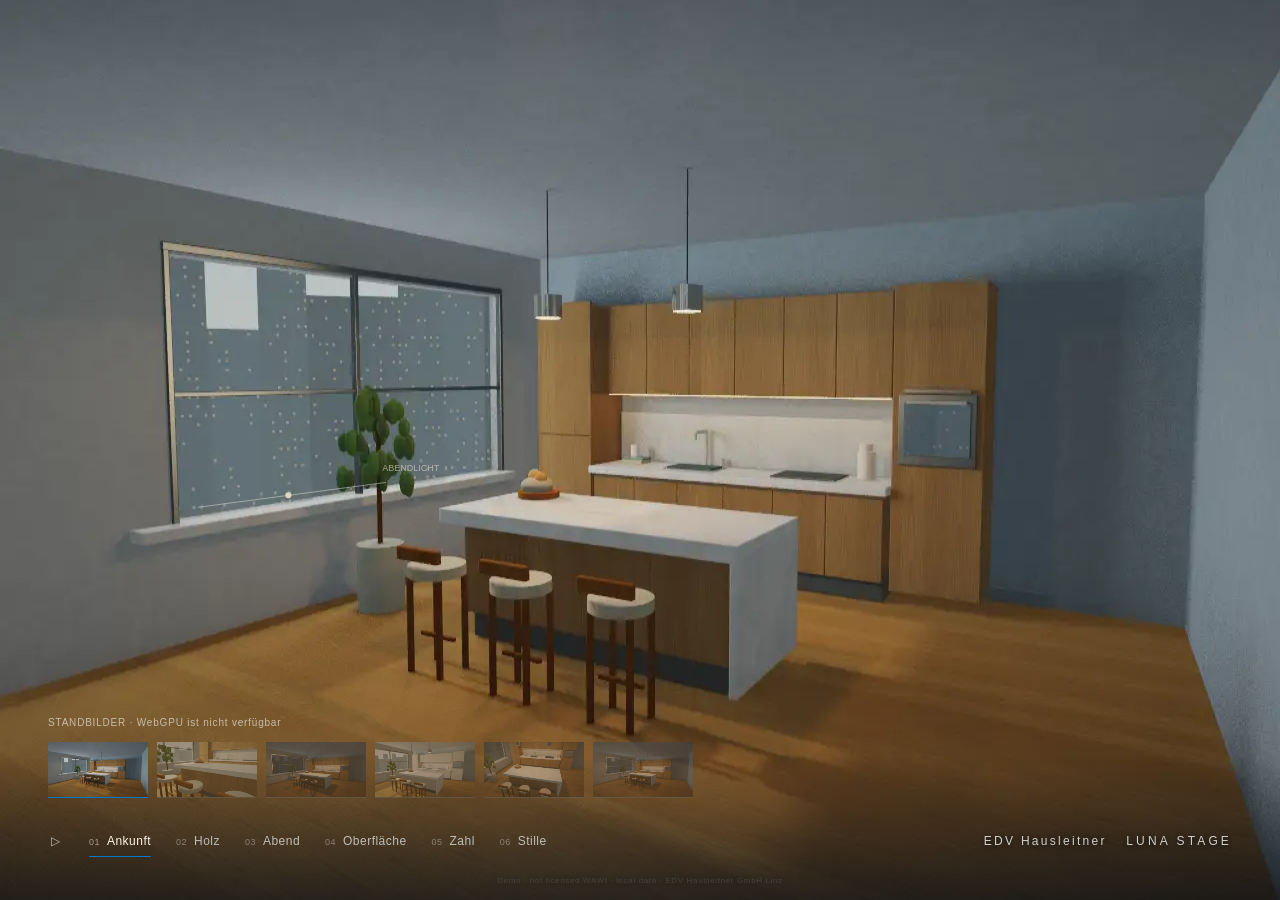
==== commit f6d6d38d: "Finish LUNA STAGE: enclosed kitchen, inline rendered fallback, truthful labels and presentation-key " ====
--- a/Luna-Stage.html
+++ b/Luna-Stage.html
@@ -6,7 +6,7 @@
 <title>LUNA STAGE · Familie Berger</title>
 <link rel="icon" href="data:image/svg+xml,%3Csvg xmlns='http://www.w3.org/2000/svg' viewBox='0 0 48 48'%3E%3Crect width='48' height='48' fill='%23101b25'/%3E%3Cpath d='M13 10v28h24' fill='none' stroke='%23e8d6b8' stroke-width='2'/%3E%3C/svg%3E">
 <style>
-:root{color-scheme:dark;--accent:#0078c8;--ink:#101b25;--chalk:#e9e1d3;--muted:#b7b2a8;--font:'Segoe UI',Helvetica,Arial,sans-serif}*{box-sizing:border-box}html,body{margin:0;width:100%;height:100%;overflow:hidden;background:var(--ink);color:var(--chalk);font-family:var(--font)}#room,#still,#inscriptions{position:absolute;inset:0;width:100%;height:100%;display:block}#room{opacity:0;transition:opacity .6s}body.gpu #room{opacity:1}body.gpu #still{visibility:hidden}#inscriptions{pointer-events:none}#room,#still{touch-action:none;cursor:grab}#room:active,#still:active{cursor:grabbing}button{font:inherit;color:inherit;border:0;background:none;cursor:pointer}button:focus-visible{outline:1px solid #65b6e8;outline-offset:6px}#rail{position:absolute;bottom:38px;left:48px;right:48px;height:42px;display:flex;align-items:center;justify-content:space-between;gap:28px;text-shadow:0 1px 5px #081018;z-index:4}#chapters{display:flex;align-items:center;gap:25px;height:42px}#chapters button{padding:9px 0;position:relative;font-size:12px;font-weight:400;letter-spacing:.04em;color:#c1beb6;white-space:nowrap;transition:color .4s,opacity .6s}#chapters button:hover,#chapters button[aria-current=true]{color:#fff4e2}#chapters button small{margin-right:7px;font-size:9px;opacity:.55;font-variant-numeric:tabular-nums}#chapters button::after{content:'';position:absolute;left:0;bottom:0;height:1px;width:100%;background:var(--accent);opacity:0;transform:scaleX(0);transform-origin:left;transition:opacity .4s}#chapters button[aria-current=true]::after{opacity:1;transform:scaleX(var(--progress,1))}#play{width:16px;margin-right:0}#brand{font-size:10px;letter-spacing:.19em;white-space:nowrap;font-weight:400;color:#d4d0c7}#brand strong{font-weight:500;letter-spacing:.26em;margin-left:14px}footer{position:absolute;bottom:15px;left:20px;right:20px;text-align:center;font-size:8px;letter-spacing:.08em;color:#c1b9ab;opacity:.58;pointer-events:none;text-shadow:0 1px 6px #101b25;transition:opacity .6s}body.stille #chapters,body.stille footer{opacity:0;pointer-events:none}body.stille #rail:hover #chapters,body.stille #chapters:focus-within{opacity:1;pointer-events:auto}#filmstrip{display:none;position:absolute;left:48px;bottom:102px;gap:9px;z-index:3}body.fallback #filmstrip{display:flex}#filmstrip button{width:100px;padding:0;opacity:.55;transition:opacity .3s}#filmstrip button:hover,#filmstrip button[aria-current=true]{opacity:1}#filmstrip canvas{display:block;width:100%;height:56px;border-bottom:1px solid #646257}#filmstrip button[aria-current=true] canvas{border-color:var(--accent)}#fallback-note{display:none;position:absolute;left:48px;bottom:172px;font-size:10px;color:#c7bda9;letter-spacing:.08em}body.fallback #fallback-note{display:block}body.stille #fallback-note,body.stille #filmstrip{display:none}.sr{position:absolute;width:1px;height:1px;overflow:hidden;clip-path:inset(50%);white-space:nowrap}#sun{appearance:none;position:absolute;z-index:3;background:transparent;transform-origin:0 50%;height:22px;width:150px;margin:0;opacity:.01;cursor:ew-resize}#sun:focus-visible{opacity:.9;outline:1px solid #79b8dc}#sun::-webkit-slider-runnable-track{height:1px;background:#a6b5bd}#sun::-webkit-slider-thumb{appearance:none;width:10px;height:10px;margin-top:-5px;border:1px solid #efeadb;border-radius:50%;background:#101b25}body.stille #sun,body.fallback #sun{display:none}#hint{position:absolute;bottom:94px;left:48px;font-size:10px;letter-spacing:.07em;opacity:0;transition:opacity .5s;pointer-events:none;color:#ded7ca;text-shadow:0 1px 5px #000}#hint.visible{opacity:.75}#vignette{position:absolute;inset:0;pointer-events:none;background:linear-gradient(0deg,rgba(5,13,21,.68),transparent 16%,transparent 91%,rgba(5,13,21,.1));z-index:2}body.stille #hint{display:none}@media(max-width:850px){#rail{left:18px;right:18px;bottom:36px;gap:12px;align-items:flex-end;height:64px;flex-wrap:wrap}#chapters{gap:15px;order:2;width:100%;justify-content:space-between;height:28px}#chapters button{font-size:10px}#chapters small{display:none}#brand{font-size:9px}footer{font-size:6px;bottom:9px}#hint{left:18px;bottom:112px}#filmstrip{left:18px;right:18px;bottom:114px;gap:5px}#filmstrip button{width:16%}#fallback-note{left:18px;bottom:184px}}@media(prefers-reduced-motion:reduce){*{transition:none!important}}
+:root{color-scheme:dark;--accent:#0078c8;--ink:#101b25;--chalk:#e9e1d3;--muted:#b7b2a8;--font:'Segoe UI',Helvetica,Arial,sans-serif}*{box-sizing:border-box}html,body{margin:0;width:100%;height:100%;overflow:hidden;background:var(--ink);color:var(--chalk);font-family:var(--font)}#room,#still,#inscriptions{position:absolute;inset:0;width:100%;height:100%;display:block}#room{opacity:0;transition:opacity .6s}body.gpu #room{opacity:1}body.gpu #still{visibility:hidden}#inscriptions{pointer-events:none}#room,#still{touch-action:none;cursor:grab}#room:active,#still:active{cursor:grabbing}button{font:inherit;color:inherit;border:0;background:none;cursor:pointer}button:focus-visible{outline:1px solid #65b6e8;outline-offset:6px}#rail{position:absolute;bottom:38px;left:48px;right:48px;height:42px;display:flex;align-items:center;justify-content:space-between;gap:28px;text-shadow:0 1px 5px #081018;z-index:4}#chapters{display:flex;align-items:center;gap:25px;height:42px}#chapters button{padding:9px 0;position:relative;font-size:12px;font-weight:400;letter-spacing:.04em;color:#c1beb6;white-space:nowrap;transition:color .4s,opacity .6s}#chapters button:hover,#chapters button[aria-current=true]{color:#fff4e2}#chapters button small{margin-right:7px;font-size:9px;opacity:.55;font-variant-numeric:tabular-nums}#chapters button::after{content:'';position:absolute;left:0;bottom:0;height:1px;width:100%;background:var(--accent);opacity:0;transform:scaleX(0);transform-origin:left;transition:opacity .4s}#chapters button[aria-current=true]::after{opacity:1;transform:scaleX(var(--progress,1))}#play{width:16px;margin-right:0}#brand{font-size:12px;letter-spacing:.19em;white-space:nowrap;font-weight:400;color:#d4d0c7}#brand strong{font-weight:500;letter-spacing:.26em;margin-left:14px}footer{position:absolute;bottom:15px;left:20px;right:20px;text-align:center;font-size:8px;letter-spacing:.08em;color:#c1b9ab;opacity:.58;pointer-events:none;text-shadow:0 1px 6px #101b25;transition:opacity .6s}body.stille #chapters,body.stille footer{opacity:0;pointer-events:none}body.stille #rail:hover #chapters,body.stille #chapters:focus-within{opacity:1;pointer-events:auto}#filmstrip{display:none;position:absolute;left:48px;bottom:102px;gap:9px;z-index:3}body.fallback #filmstrip{display:flex}#filmstrip button{width:100px;padding:0;opacity:.55;transition:opacity .3s}#filmstrip button:hover,#filmstrip button[aria-current=true]{opacity:1}#filmstrip canvas{display:block;width:100%;height:56px;border-bottom:1px solid #646257}#filmstrip button[aria-current=true] canvas{border-color:var(--accent)}#fallback-note{display:none;position:absolute;left:48px;bottom:172px;font-size:10px;color:#c7bda9;letter-spacing:.08em}body.fallback #fallback-note{display:block}body.stille #fallback-note,body.stille #filmstrip{display:none}.sr{position:absolute;width:1px;height:1px;overflow:hidden;clip-path:inset(50%);white-space:nowrap}#sun{appearance:none;position:absolute;z-index:3;background:transparent;transform-origin:0 50%;height:22px;width:150px;margin:0;opacity:.01;cursor:ew-resize}#sun:focus-visible{opacity:.9;outline:1px solid #79b8dc}#sun::-webkit-slider-runnable-track{height:1px;background:#a6b5bd}#sun::-webkit-slider-thumb{appearance:none;width:10px;height:10px;margin-top:-5px;border:1px solid #efeadb;border-radius:50%;background:#101b25}body.stille #sun,body.fallback #sun{display:none}#hint{position:absolute;bottom:94px;left:48px;font-size:10px;letter-spacing:.07em;opacity:0;transition:opacity .5s;pointer-events:none;color:#ded7ca;text-shadow:0 1px 5px #000}#hint.visible{opacity:.75}#vignette{position:absolute;inset:0;pointer-events:none;background:linear-gradient(0deg,rgba(5,13,21,.68),transparent 16%,transparent 91%,rgba(5,13,21,.1));z-index:2}body.stille #hint{display:none}@media(max-width:850px){#rail{left:18px;right:18px;bottom:36px;gap:12px;align-items:flex-end;height:64px;flex-wrap:wrap}#chapters{gap:15px;order:2;width:100%;justify-content:space-between;height:28px}#chapters button{font-size:10px}#chapters small{display:none}#brand{font-size:9px}footer{font-size:6px;bottom:9px}#hint{left:18px;bottom:112px}#filmstrip{left:18px;right:18px;bottom:114px;gap:5px}#filmstrip button{width:16%}#fallback-note{left:18px;bottom:184px}}@media(prefers-reduced-motion:reduce){*{transition:none!important}}
 </style>
 </head>
 <body>
@@ -33,8 +33,9 @@
 // Materials: plaster 1, oak/variant 2, stone 3, charcoal 4, metal 5, emission 6, ceramic 7, fixed oak 8, city 9, fabric 10.
 box([0,-.07,.7],[4.5,.07,5.2],8,[.72,.68,.57],0);
 box([.5,1.65,-2.86],[4.0,1.65,.07],1,[.28,.33,.35],0);
-box([.5,3.27,.0],[4.0,.06,4.5],1,[.38,.40,.40],0);
+box([.5,3.27,1.5],[4.0,.06,6.0],1,[.38,.40,.40],0);
 box([4.48,1.65,1.5],[.06,1.65,4.35],1,[.26,.30,.32],0);
+box([-3.33,1.65,5.8],[.09,1.65,2.61],1,[.52,.53,.50],0);
 // Window wall, open light aperture. No transparent box covering the view.
 box([-3.33,.40,.1],[.09,.40,3.1],1,[.52,.53,.50],0);box([-3.33,3.01,.1],[.09,.28,3.1],1,[.52,.53,.50],0);
 box([-3.33,1.77,-2.5],[.09,1.02,.58],1,[.52,.53,.5],0);box([-3.33,1.77,3.1],[.09,1.02,.76],1,[.52,.53,.5],0);
@@ -100,27 +101,31 @@
 Luna.hud.announce=t=>{$('announcement').textContent=t};let hintTimer;
 Luna.hud.hint=t=>{$('hint').textContent=t;$('hint').classList.add('visible');clearTimeout(hintTimer);hintTimer=setTimeout(()=>$('hint').classList.remove('visible'),3600)};
 Luna.cam.apply=(i,phase=0)=>{const c=cs[i];Luna.cam.eye=V.lerp(c.eye,c.end,smooth(clamp(phase)));Luna.cam.to=[...c.to];Luna.cam.fov=c.fov;Luna.scene.sun=c.sun;Luna.scene.price=i===4;Luna.scene.material=i===3&&phase>.20&&phase<.84?1:0};
-Luna.cam.goto=(i,animate=true)=>{i=clamp(Math.floor(i),0,5);let old={eye:[...Luna.cam.eye],to:[...Luna.cam.to],fov:Luna.cam.fov,sun:Luna.scene.sun};Luna.cam.chapter=i;Luna.cam.time=i*8;Luna.cam.manual=false;Luna.cam.playing=false;Luna.cam.apply(i,i===3?.50:.20);if(animate&&Luna.gpu.ready&&!matchMedia('(prefers-reduced-motion: reduce)').matches)Luna.cam.transition={old,start:performance.now()};else Luna.cam.transition=null;Luna.hud.sync();Luna.gpu.invalidate();Luna.hud.announce(cs[i].name)};
+Luna.cam.goto=(i,animate=true)=>{i=Number.isFinite(i)?clamp(Math.floor(i),0,5):0;let old={eye:[...Luna.cam.eye],to:[...Luna.cam.to],fov:Luna.cam.fov,sun:Luna.scene.sun};Luna.cam.chapter=i;Luna.cam.time=i*8;Luna.cam.manual=false;Luna.cam.playing=false;Luna.cam.apply(i,i===3?.50:.20);if(animate&&Luna.gpu.ready&&!matchMedia('(prefers-reduced-motion: reduce)').matches)Luna.cam.transition={old,start:performance.now()};else Luna.cam.transition=null;Luna.hud.sync();Luna.gpu.invalidate();Luna.hud.announce(cs[i].name)};
 Luna.cam.seek=(seconds)=>{Luna.cam.time=clamp(seconds,0,48);let i=Math.min(5,Math.floor(Luna.cam.time/8));Luna.cam.chapter=i;Luna.cam.playing=false;Luna.cam.manual=false;Luna.cam.transition=null;Luna.cam.apply(i,(Luna.cam.time-i*8)/8);Luna.hud.sync();Luna.gpu.invalidate()};
-Luna.hud.sync=()=>{const i=Luna.cam.chapter;document.body.classList.toggle('stille',i===5&&!Luna.scene.ceo);controls.forEach((b,j)=>{b.setAttribute('aria-current',String(j===i));b.style.setProperty('--progress',Luna.cam.playing?clamp((Luna.cam.time-i*8)/8):1)});[...$('filmstrip').children].forEach((b,j)=>b.setAttribute('aria-current',String(i===j)));$('play').textContent=Luna.cam.playing?'Ⅱ':'▷';$('play').setAttribute('aria-label',Luna.cam.playing?'Film pausieren':'Film abspielen');$('sun').value=Math.round(Luna.scene.sun*100)};
+Luna.hud.sync=()=>{const i=Luna.cam.chapter;$('room').setAttribute('aria-label','Küche der Familie Berger, 3 600 mm. '+(Luna.scene.material?'Sandlack, seidenmatt.':'Eiche natur.')+' Berühren Sie eine Front zum Materialwechsel, die Arbeitsplatte für den Preis. Ziehen Sie zum Umsehen.');document.body.classList.toggle('stille',i===5&&!Luna.scene.ceo);controls.forEach((b,j)=>{b.setAttribute('aria-current',String(j===i));b.style.setProperty('--progress',Luna.cam.playing?clamp((Luna.cam.time-i*8)/8):1)});[...$('filmstrip').children].forEach((b,j)=>b.setAttribute('aria-current',String(i===j)));$('play').textContent=Luna.cam.playing?'Ⅱ':'▷';$('play').setAttribute('aria-label',Luna.cam.playing?'Film pausieren':'Film abspielen');$('sun').value=Math.round(Luna.scene.sun*100)};
 Luna.cam.toggle=()=>{if(Luna.cam.time>=47.9){Luna.cam.time=0;Luna.cam.chapter=0}Luna.cam.manual=false;Luna.cam.playing=!Luna.cam.playing;Luna.hud.sync();Luna.gpu.invalidate()};$('play').onclick=Luna.cam.toggle;
 Luna.cam.basis=()=>{const f=V.norm(V.sub(Luna.cam.to,Luna.cam.eye)),r=V.norm(V.cross(f,[0,1,0])),u=V.cross(r,f);return {f,r,u,tan:Math.tan(Luna.cam.fov*Math.PI/360)}};
 Luna.cam.project=(p,w=innerWidth,h=innerHeight)=>{const b=Luna.cam.basis(),d=V.sub(p,Luna.cam.eye),z=V.dot(d,b.f);return {x:w/2+V.dot(d,b.r)/z/b.tan*h/2,y:h/2-V.dot(d,b.u)/z/b.tan*h/2,z}};
 Luna.cam.ray=(x,y)=>{const b=Luna.cam.basis();return V.norm(V.add(b.f,V.add(V.mul(b.r,(x/innerWidth*2-1)*(innerWidth/innerHeight)*b.tan),V.mul(b.u,(1-y/innerHeight*2)*b.tan))))};
 function hitBox(ro,rd,o){let lo=-Infinity,hi=Infinity;for(let j=0;j<3;j++){if(Math.abs(rd[j])<1e-8){if(Math.abs(ro[j]-o.c[j])>o.s[j])return Infinity;continue}let a=(o.c[j]-o.s[j]-ro[j])/rd[j],b=(o.c[j]+o.s[j]-ro[j])/rd[j];lo=Math.max(lo,Math.min(a,b));hi=Math.min(hi,Math.max(a,b))}return hi>=Math.max(lo,0)?(lo>.001?lo:hi):Infinity}
 Luna.scene.pick=(x,y)=>{const ro=Luna.cam.eye,rd=Luna.cam.ray(x,y);let t=Infinity,id=-1;O.forEach((o,i)=>{const d=hitBox(ro,rd,o);if(d<t){t=d;id=i}});return {id,t,point:V.add(ro,V.mul(rd,t)),object:O[id]}};
-Luna.scene.cycle=()=>{Luna.cam.playing=false;Luna.cam.manual=true;Luna.scene.material=1-Luna.scene.material;Luna.store.write();Luna.hud.announce(Luna.scene.material?'Sandlack, seidenmatt':'Eiche natur');Luna.hud.sync();Luna.gpu.invalidate()};
+Luna.scene.cycle=()=>{if(!Luna.gpu.ready){Luna.cam.goto(Luna.scene.material?2:3,false);return}Luna.cam.playing=false;Luna.cam.manual=true;Luna.scene.material=1-Luna.scene.material;Luna.store.write();Luna.hud.announce(Luna.scene.material?'Sandlack, seidenmatt':'Eiche natur');Luna.hud.sync();Luna.gpu.invalidate()};
 Luna.scene.togglePrice=()=>{Luna.cam.playing=false;Luna.cam.manual=true;Luna.scene.price=!Luna.scene.price;Luna.hud.sync();Luna.store.write();Luna.gpu.invalidate();Luna.hud.announce(Luna.scene.price?'18.740 Euro inklusive 20 Prozent Umsatzsteuer. Montage Kalenderwoche 38.':'Preis ausgeblendet')};
 /* Canvas2D fallback: a static architectural projection from exactly the same geometry. No fake GPU claim. */
+/* BAKED-STILLS-BEGIN */
+const embeddedStills=["[data-uri]","[data-uri]","[data-uri]","[data-uri]","[data-uri]","[data-uri]"];
+const stillImages=embeddedStills.map((src,i)=>{const image=new Image();image.onload=()=>{Luna.gpu.drawStill($("filmstrip").children[i].querySelector("canvas"),i,true);if(!Luna.gpu.ready){Luna.gpu.drawStill($("still"));Luna.hud.draw();Luna.gpu.bakedStillMS=performance.now()}};image.src=src;return image;});
+/* BAKED-STILLS-END */
 let woodPattern=null;function makeWood(){let c=document.createElement('canvas');c.width=256;c.height=512;let g=c.getContext('2d');g.fillStyle='#9b7a54';g.fillRect(0,0,256,512);for(let i=0;i<540;i++){let x=(Math.sin(i*721.37)*.5+.5)*256;g.strokeStyle=i%3?'rgba(56,32,12,.14)':'rgba(228,190,129,.18)';g.lineWidth=i%5===0?1.4:.45;g.beginPath();g.moveTo(x,0);for(let y=0;y<=512;y+=24)g.lineTo(x+Math.sin(y/75+i)*2.2,y);g.stroke()}woodPattern=c;return c}
 makeWood();
-Luna.gpu.drawStill=(canvas,chapter=Luna.cam.chapter,thumb=false)=>{const g=canvas.getContext('2d'),w=canvas.width,h=canvas.height,old={eye:Luna.cam.eye,to:Luna.cam.to,fov:Luna.cam.fov};if(thumb){Luna.cam.eye=cs[chapter].eye;Luna.cam.to=cs[chapter].to;Luna.cam.fov=cs[chapter].fov}const evening=cs[chapter].sun,m=chapter===3?1:Luna.scene.material;let bg=g.createLinearGradient(0,0,w,h);bg.addColorStop(0,evening>.5?'#647780':'#bacad0');bg.addColorStop(1,'#1a2630');g.fillStyle=bg;g.fillRect(0,0,w,h);const faces=[];for(const o of O){let s=o.s,c=o.c;const vertices=[[-1,-1,-1],[1,-1,-1],[1,1,-1],[-1,1,-1],[-1,-1,1],[1,-1,1],[1,1,1],[-1,1,1]].map(p=>V.add(c,p.map((v,j)=>v*s[j])));for(const [ids,n] of [[[4,5,6,7],[0,0,1]],[[1,0,3,2],[0,0,-1]],[[0,4,7,3],[-1,0,0]],[[5,1,2,6],[1,0,0]],[[7,6,2,3],[0,1,0]],[[0,1,5,4],[0,-1,0]]]){const p=ids.map(i=>Luna.cam.project(vertices[i],w,h));if(p.some(v=>v.z<.1))continue;if(V.dot(n,V.sub(Luna.cam.eye,c))<0)continue;faces.push({p,d:p.reduce((s,v)=>s+v.z,0)/4,o,n})}}faces.sort((a,b)=>b.d-a.d);for(const f of faces){const {o,n,p}=f;let col=o.col,wood=o.m===8||(o.m===2&&!m);if(o.m===2)col=m?[.72,.70,.63]:[.62,.45,.28];if(o.m===3)col=o.col;if(o.m===6)col=[1,.78,.40];let k=(n[1]>.5?1:n[0]<-.5?.88:.69)*(1-evening*.27);g.beginPath();p.forEach((v,i)=>i?g.lineTo(v.x,v.y):g.moveTo(v.x,v.y));g.closePath();g.fillStyle='rgb('+col.map(v=>Math.round(clamp(v*k)*255)).join(',')+')';g.fill();if(wood){g.save();g.clip();g.globalAlpha=.36;g.fillStyle=g.createPattern(woodPattern,'repeat');g.fillRect(0,0,w,h);g.restore()}g.strokeStyle='rgba(9,17,21,.15)';g.lineWidth=.45;g.stroke()}if(!thumb){g.fillStyle='rgba(7,15,24,.10)';g.fillRect(0,0,w,h)}Luna.cam.eye=old.eye;Luna.cam.to=old.to;Luna.cam.fov=old.fov};
+Luna.gpu.drawStill=(canvas,chapter=Luna.cam.chapter,thumb=false)=>{const frame=stillImages[chapter];if(frame?.complete&&frame.naturalWidth){const g=canvas.getContext('2d'),w=canvas.width,h=canvas.height;g.drawImage(frame,0,0,w,h);return}const g=canvas.getContext('2d'),w=canvas.width,h=canvas.height,old={eye:Luna.cam.eye,to:Luna.cam.to,fov:Luna.cam.fov};if(thumb){Luna.cam.eye=cs[chapter].eye;Luna.cam.to=cs[chapter].to;Luna.cam.fov=cs[chapter].fov}const evening=cs[chapter].sun,m=chapter===3?1:Luna.scene.material;let bg=g.createLinearGradient(0,0,w,h);bg.addColorStop(0,evening>.5?'#647780':'#bacad0');bg.addColorStop(1,'#1a2630');g.fillStyle=bg;g.fillRect(0,0,w,h);const faces=[];for(const o of O){let s=o.s,c=o.c;const vertices=[[-1,-1,-1],[1,-1,-1],[1,1,-1],[-1,1,-1],[-1,-1,1],[1,-1,1],[1,1,1],[-1,1,1]].map(p=>V.add(c,p.map((v,j)=>v*s[j])));for(const [ids,n] of [[[4,5,6,7],[0,0,1]],[[1,0,3,2],[0,0,-1]],[[0,4,7,3],[-1,0,0]],[[5,1,2,6],[1,0,0]],[[7,6,2,3],[0,1,0]],[[0,1,5,4],[0,-1,0]]]){const p=ids.map(i=>Luna.cam.project(vertices[i],w,h));if(p.some(v=>v.z<.1))continue;if(V.dot(n,V.sub(Luna.cam.eye,c))<0)continue;faces.push({p,d:p.reduce((s,v)=>s+v.z,0)/4,o,n})}}faces.sort((a,b)=>b.d-a.d);for(const f of faces){const {o,n,p}=f;let col=o.col,wood=o.m===8||(o.m===2&&!m);if(o.m===2)col=m?[.72,.70,.63]:[.62,.45,.28];if(o.m===3)col=o.col;if(o.m===6)col=[1,.78,.40];let k=(n[1]>.5?1:n[0]<-.5?.88:.69)*(1-evening*.27);g.beginPath();p.forEach((v,i)=>i?g.lineTo(v.x,v.y):g.moveTo(v.x,v.y));g.closePath();g.fillStyle='rgb('+col.map(v=>Math.round(clamp(v*k)*255)).join(',')+')';g.fill();if(wood){g.save();g.clip();g.globalAlpha=.36;g.fillStyle=g.createPattern(woodPattern,'repeat');g.fillRect(0,0,w,h);g.restore()}g.strokeStyle='rgba(9,17,21,.15)';g.lineWidth=.45;g.stroke()}if(!thumb){g.fillStyle='rgba(7,15,24,.10)';g.fillRect(0,0,w,h)}Luna.cam.eye=old.eye;Luna.cam.to=old.to;Luna.cam.fov=old.fov};
 function sizeStill(){let c=$('still');c.width=Math.min(1920,innerWidth*devicePixelRatio);c.height=Math.min(1080,innerHeight*devicePixelRatio);Luna.gpu.drawStill(c)}
 Luna.cam.apply(0);if(saved&&!params.has('chapter')){Luna.cam.goto(saved.chapter,false);Object.assign(Luna.scene,{material:saved.material,sun:saved.sun,price:saved.price});Luna.cam.manual=true;}if(params.has('chapter'))Luna.cam.goto(clamp(Number(params.get('chapter'))-1,0,5),false);if(params.has('paused'))Luna.cam.playing=false;if(forcedFallback)Luna.cam.playing=false;
 sizeStill();Luna.gpu.firstImageMS=performance.now();requestAnimationFrame(()=>{Luna.gpu.firstPaintMS=performance.now()});
 /* A glyph texture is sampled in world coordinates by WGSL, so inscriptions receive room lighting and perspective. */
 const atlas=document.createElement('canvas');atlas.width=2048;atlas.height=1024;const ag=atlas.getContext('2d');
-function drawAtlas(){ag.clearRect(0,0,2048,1024);ag.fillStyle='#fff';ag.font='400 22px Segoe UI, Arial';ag.letterSpacing='5px';ag.fillText('F A M I L I E   B E R G E R',90,98);ag.font='300 181px Segoe UI, Arial';ag.fillText('18.740 €',80,278);ag.letterSpacing='0px';ag.font='400 49px Segoe UI, Arial';ag.fillText('inkl. 20 % USt · Montage KW38',90,357);ag.fillStyle='#999';ag.fillRect(90,401,1370,2);ag.font='400 24px Segoe UI, Arial';ag.fillText('E I N   R A U M .   I H R   Z U H A U S E .',90,456);ag.fillStyle='#fff';ag.font='300 85px Segoe UI, Arial';ag.fillText('31 %',90,686);ag.font='400 36px Segoe UI, Arial';ag.fillText('Marge · intern',90,734);ag.font='400 37px Segoe UI, Arial';ag.fillText('F A M I L I E   B E R G E R',80,881);ag.font='400 24px Segoe UI, Arial';ag.fillText('EICHE NATUR  /  3 600 mm',80,932)}drawAtlas();
+function drawAtlas(){ag.clearRect(0,0,2048,1024);ag.fillStyle='#fff';ag.font='400 22px Segoe UI, Arial';ag.letterSpacing='5px';ag.fillText('F A M I L I E   B E R G E R',90,98);ag.font='300 181px Segoe UI, Arial';ag.fillText('18.740 €',80,278);ag.letterSpacing='0px';ag.font='400 49px Segoe UI, Arial';ag.fillText('inkl. 20 % USt · Montage KW38',90,357);ag.fillStyle='#999';ag.fillRect(90,401,1370,2);ag.font='400 24px Segoe UI, Arial';ag.fillText('E I N   R A U M .   I H R   Z U H A U S E .',90,456);ag.fillStyle='#fff';ag.font='300 85px Segoe UI, Arial';ag.fillText('31 %',90,686);ag.font='400 36px Segoe UI, Arial';ag.fillText('Marge · intern',90,734);ag.font='400 37px Segoe UI, Arial';ag.fillText('F A M I L I E   B E R G E R',80,881);ag.font='400 24px Segoe UI, Arial';ag.fillText('3 600 mm  /  FÜR IHR ZUHAUSE',80,932)}drawAtlas();
 const shader=`
 struct Params {eye:vec4f, forward:vec4f, right:vec4f, up:vec4f, view:vec4f, state:vec4f};
 struct Obj {centre:vec4f, size:vec4f, col:vec4f};
@@ -191,13 +196,13 @@
 Luna.gpu.fallback=reason=>{Luna.gpu.ready=false;Luna.gpu.backend='Canvas2D';Luna.gpu.reason=reason;Luna.cam.playing=false;document.body.classList.remove('gpu');document.body.classList.add('fallback');for(let i=0;i<6;i++)Luna.gpu.drawStill($('filmstrip').children[i].querySelector('canvas'),i,true);Luna.gpu.drawStill($('still'));Luna.hud.sync();Luna.hud.draw()};
 Luna.hud.draw=()=>{const c=$('inscriptions'),w=innerWidth,h=innerHeight;c.width=Math.round(w*devicePixelRatio);c.height=Math.round(h*devicePixelRatio);const g=c.getContext('2d');g.scale(devicePixelRatio,devicePixelRatio);if(Luna.cam.chapter===5&&!Luna.scene.ceo){$('sun').style.display='none';return}const a=Luna.cam.project([-3.035,.878,-.50]),b=Luna.cam.project([-3.035,.878,1.47]);if(a.z>.1&&b.z>.1){g.strokeStyle='rgba(224,229,219,.58)';g.lineWidth=.85;g.beginPath();g.moveTo(a.x,a.y);g.lineTo(b.x,b.y);g.stroke();let p={x:mix(a.x,b.x,Luna.scene.sun),y:mix(a.y,b.y,Luna.scene.sun)};g.beginPath();g.arc(p.x,p.y,3,0,Math.PI*2);g.fillStyle='#ddd8c4';g.fill();g.font='9px Segoe UI, Arial';g.fillStyle='rgba(229,221,201,.65)';g.fillText(Luna.scene.sun<.45?'MORGENLICHT':'ABENDLICHT',a.x-4,a.y-11);let el=$('sun');el.style.display='';el.style.left=a.x+'px';el.style.top=(a.y-11)+'px';el.style.width=Math.hypot(b.x-a.x,b.y-a.y)+'px';el.style.transform='rotate('+Math.atan2(b.y-a.y,b.x-a.x)+'rad)'}else $('sun').style.display='none';
 // Fallback inscriptions use a projective subdivision rather than a screen-space card.
-if(!Luna.gpu.ready&&(Luna.scene.price||Luna.scene.ceo)){const src=atlas,rows=16,cols=24;for(let j=0;j<rows;j++)for(let i=0;i<cols;i++){const uy=j/rows*.77;if(uy<.52&&!Luna.scene.price||uy>=.52&&!Luna.scene.ceo)continue;const x=-.76+i/cols*2.15,z=j/rows*1.05;const p0=Luna.cam.project([x,.96,z]),p1=Luna.cam.project([x+2.15/cols,.96,z]),p2=Luna.cam.project([x,.96,z+1.05/rows]);if(p0.z<.1)continue;g.save();g.globalAlpha=.67;g.transform((p1.x-p0.x)/(2048/cols),(p1.y-p0.y)/(2048/cols),(p2.x-p0.x)/(1024*.77/rows),(p2.y-p0.y)/(1024*.77/rows),p0.x,p0.y);g.drawImage(src,i*2048/cols,j*1024*.77/rows,2048/cols,1024*.77/rows,0,0,2048/cols+.5,1024*.77/rows+.5);g.restore()}}};
+if(!Luna.gpu.ready&&(Luna.scene.price||Luna.scene.ceo)){const src=atlas,rows=16,cols=24;for(let j=0;j<rows;j++)for(let i=0;i<cols;i++){const uy=j/rows*.77;if(uy<.52&&!Luna.scene.price||uy>=.52&&!Luna.scene.ceo)continue;const x=-.76+i/cols*2.15,z=j/rows*1.05;const p0=Luna.cam.project([x,.96,z]),p1=Luna.cam.project([x+2.15/cols,.96,z]),p2=Luna.cam.project([x,.96,z+1.05/rows]);if(p0.z<.1)continue;g.save();g.globalAlpha=.68;g.filter='brightness(.16)';g.transform((p1.x-p0.x)/(2048/cols),(p1.y-p0.y)/(2048/cols),(p2.x-p0.x)/(1024*.77/rows),(p2.y-p0.y)/(1024*.77/rows),p0.x,p0.y);g.drawImage(src,i*2048/cols,j*1024*.77/rows,2048/cols,1024*.77/rows,0,0,2048/cols+.5,1024*.77/rows+.5);g.restore()}}};
 $('sun').addEventListener('input',e=>{Luna.scene.sun=Number(e.target.value)/100;Luna.cam.playing=false;Luna.cam.manual=true;Luna.hud.sync();Luna.store.write();Luna.gpu.invalidate()});
 let pointer=null;function pointerDown(e){if(e.button!==0)return;pointer={x:e.clientX,y:e.clientY,lastX:e.clientX,lastY:e.clientY,moved:false};e.currentTarget.setPointerCapture(e.pointerId)}function pointerMove(e){if(!pointer)return;let dx=e.clientX-pointer.lastX,dy=e.clientY-pointer.lastY;if(Math.hypot(e.clientX-pointer.x,e.clientY-pointer.y)>5)pointer.moved=true;if(pointer.moved&&Luna.gpu.ready){Luna.cam.playing=false;Luna.cam.manual=true;Luna.cam.transition=null;let v=V.sub(Luna.cam.eye,Luna.cam.to),r=Math.hypot(...v),theta=Math.atan2(v[0],v[2])-dx*.0045,phi=clamp(Math.acos(v[1]/r)+dy*.0035,.24,1.53);Luna.cam.eye=V.add(Luna.cam.to,[r*Math.sin(phi)*Math.sin(theta),r*Math.cos(phi),r*Math.sin(phi)*Math.cos(theta)]);Luna.hud.sync();Luna.gpu.invalidate()}pointer.lastX=e.clientX;pointer.lastY=e.clientY}
 function pointerUp(e){if(!pointer)return;const moved=pointer.moved;pointer=null;if(moved)return;let hit=Luna.scene.pick(e.clientX,e.clientY);if(hit.object?.m===2)Luna.scene.cycle();else if(hit.object?.m===3)Luna.scene.togglePrice();else Luna.hud.hint('Berühren Sie eine Front oder die Arbeitsplatte. Ziehen Sie zum Umsehen.')}for(const el of [$('room'),$('still')]){el.addEventListener('pointerdown',pointerDown);el.addEventListener('pointermove',pointerMove);el.addEventListener('pointerup',pointerUp);el.addEventListener('pointercancel',()=>pointer=null);el.addEventListener('wheel',e=>{e.preventDefault();if(!Luna.gpu.ready)return;Luna.cam.playing=false;Luna.cam.manual=true;const d=V.sub(Luna.cam.eye,Luna.cam.to),r=Math.hypot(...d),nr=clamp(r*Math.exp(e.deltaY*.001),1.35,10);Luna.cam.eye=V.add(Luna.cam.to,V.mul(d,nr/r));Luna.hud.sync();Luna.gpu.invalidate()},{passive:false})}
 Luna.hud.fullscreen=async()=>{try{if(document.fullscreenElement)await document.exitFullscreen();else await document.documentElement.requestFullscreen()}catch{Luna.hud.hint('Vollbild ist in diesem Browser nicht freigegeben.')}};
 Luna.gpu.snapshot=async()=>{if(Luna.gpu.snapshotBusy)return;Luna.gpu.snapshotBusy=true;const old={eye:[...Luna.cam.eye],to:[...Luna.cam.to],fov:Luna.cam.fov,chapter:Luna.cam.chapter,time:Luna.cam.time,playing:Luna.cam.playing,manual:Luna.cam.manual,transition:Luna.cam.transition,scene:{sun:Luna.scene.sun,material:Luna.scene.material,price:Luna.scene.price,ceo:Luna.scene.ceo}};try{Luna.cam.goto(2,false);Luna.scene.price=false;Luna.scene.ceo=false;const out=document.createElement('canvas');out.width=1920;out.height=1080;const g=out.getContext('2d');if(Luna.gpu.ready){g.putImageData(await Luna.gpu.readPixels(1920,1080),0,0)}else Luna.gpu.drawStill(out,2);g.fillStyle='rgba(9,18,27,.30)';g.fillRect(0,1018,1920,62);g.font='400 14px Segoe UI, Arial';g.fillStyle='#ddd5c5';g.fillText('STAGE / Berger / Abend',44,1055);g.textAlign='right';g.font='400 12px Segoe UI, Arial';g.fillText('EDV Hausleitner · LUNA STAGE',1876,1055);const blob=await new Promise(resolve=>out.toBlob(resolve,'image/png'));if(!blob)throw Error('PNG export failed');Luna.gpu.lastSnapshot={width:1920,height:1080,type:blob.type,bytes:blob.size};const a=document.createElement('a');const url=URL.createObjectURL(blob);a.href=url;a.download='STAGE-Berger-Abend.png';a.click();setTimeout(()=>URL.revokeObjectURL(url),2000)}catch(e){Luna.hud.hint('Standbild konnte nicht gespeichert werden.');Luna.gpu.errors.push(String(e))}finally{Object.assign(Luna.cam,{eye:old.eye,to:old.to,fov:old.fov,chapter:old.chapter,time:old.time,playing:old.playing,manual:old.manual,transition:old.transition});Object.assign(Luna.scene,old.scene);Luna.gpu.snapshotBusy=false;Luna.hud.sync();Luna.gpu.invalidate()}};
-addEventListener('keydown',e=>{if(e.target.tagName==='INPUT')return;if(e.ctrlKey||e.metaKey||e.altKey)return;const k=e.key.toLowerCase();if(k==='f'){e.preventDefault();Luna.hud.fullscreen()}else if(k==='c'){Luna.scene.ceo=!Luna.scene.ceo;Luna.hud.sync();Luna.gpu.invalidate()}else if(k==='s'){e.preventDefault();Luna.gpu.snapshot()}else if(k===' '){e.preventDefault();Luna.cam.toggle()}else if(k==='escape'){Luna.cam.goto(5)}else if(k==='arrowright'){e.preventDefault();Luna.cam.goto((Luna.cam.chapter+1)%6)}else if(k==='arrowleft'){e.preventDefault();Luna.cam.goto((Luna.cam.chapter+5)%6)}else if(/^[1-6]$/.test(k)){Luna.cam.goto(Number(k)-1)}else if(k==='m'){Luna.scene.cycle()}else if(k==='p'){Luna.scene.togglePrice()}});
+addEventListener('keydown',e=>{if(e.target.tagName==='INPUT'&&['arrowleft','arrowright','arrowup','arrowdown','home','end'].includes(e.key.toLowerCase()))return;if(e.ctrlKey||e.metaKey||e.altKey)return;const k=e.key.toLowerCase();if(k==='f'){e.preventDefault();Luna.hud.fullscreen()}else if(k==='c'){Luna.scene.ceo=!Luna.scene.ceo;Luna.hud.sync();Luna.gpu.invalidate()}else if(k==='s'){e.preventDefault();Luna.gpu.snapshot()}else if(k===' '){e.preventDefault();Luna.cam.toggle()}else if(k==='escape'){Luna.cam.goto(5)}else if(k==='arrowright'){e.preventDefault();Luna.cam.goto((Luna.cam.chapter+1)%6)}else if(k==='arrowleft'){e.preventDefault();Luna.cam.goto((Luna.cam.chapter+5)%6)}else if(/^[1-6]$/.test(k)){Luna.cam.goto(Number(k)-1)}else if(k==='m'){Luna.scene.cycle()}else if(k==='p'){Luna.scene.togglePrice()}});
 addEventListener('resize',()=>{sizeStill();Luna.gpu.invalidate()});document.addEventListener('visibilitychange',()=>{lastFrame=performance.now();if(!document.hidden)Luna.gpu.invalidate()});
 function tick(now){raf=0;let dt=lastFrame?Math.min((now-lastFrame)/1000,1.0):0;lastFrame=now;if(document.hidden)return;if(Luna.gpu.snapshotBusy){raf=requestAnimationFrame(tick);return}let moving=false;if(Luna.cam.playing&&Luna.gpu.ready){Luna.cam.time=Math.min(48,Luna.cam.time+dt);Luna.cam.chapter=Math.min(5,Math.floor(Luna.cam.time/8));Luna.cam.apply(Luna.cam.chapter,(Luna.cam.time%8)/8);if(Luna.cam.time>=48){Luna.cam.playing=false;Luna.cam.apply(5,1)}moving=true;Luna.hud.sync()}if(Luna.cam.transition){let t=clamp((now-Luna.cam.transition.start)/1100),v=Luna.cam.transition.old,c=cs[Luna.cam.chapter];const target=V.lerp(c.eye,c.end,smooth(.2));Luna.cam.eye=V.lerp(v.eye,target,smooth(t));Luna.cam.to=V.lerp(v.to,c.to,smooth(t));Luna.cam.fov=mix(v.fov,c.fov,smooth(t));Luna.scene.sun=mix(v.sun,c.sun,smooth(t));moving=true;if(t===1)Luna.cam.transition=null}if(dirty||moving||now-settleAt<260||(Luna.gpu.ready&&Luna.gpu.samples<Luna.gpu.targetSamples)){if(Luna.gpu.ready)Luna.gpu.render();else Luna.gpu.drawStill($('still'));Luna.hud.draw();dirty=false}if(moving||now-settleAt<300||(Luna.gpu.ready&&Luna.gpu.samples<Luna.gpu.targetSamples))raf=requestAnimationFrame(tick)}
 Luna.hud.sync();Luna.hud.draw();Luna.gpu.init().catch(e=>{Luna.gpu.errors.push(String(e));console.warn('LUNA STAGE:',String(e));Luna.gpu.fallback(String(e))});
